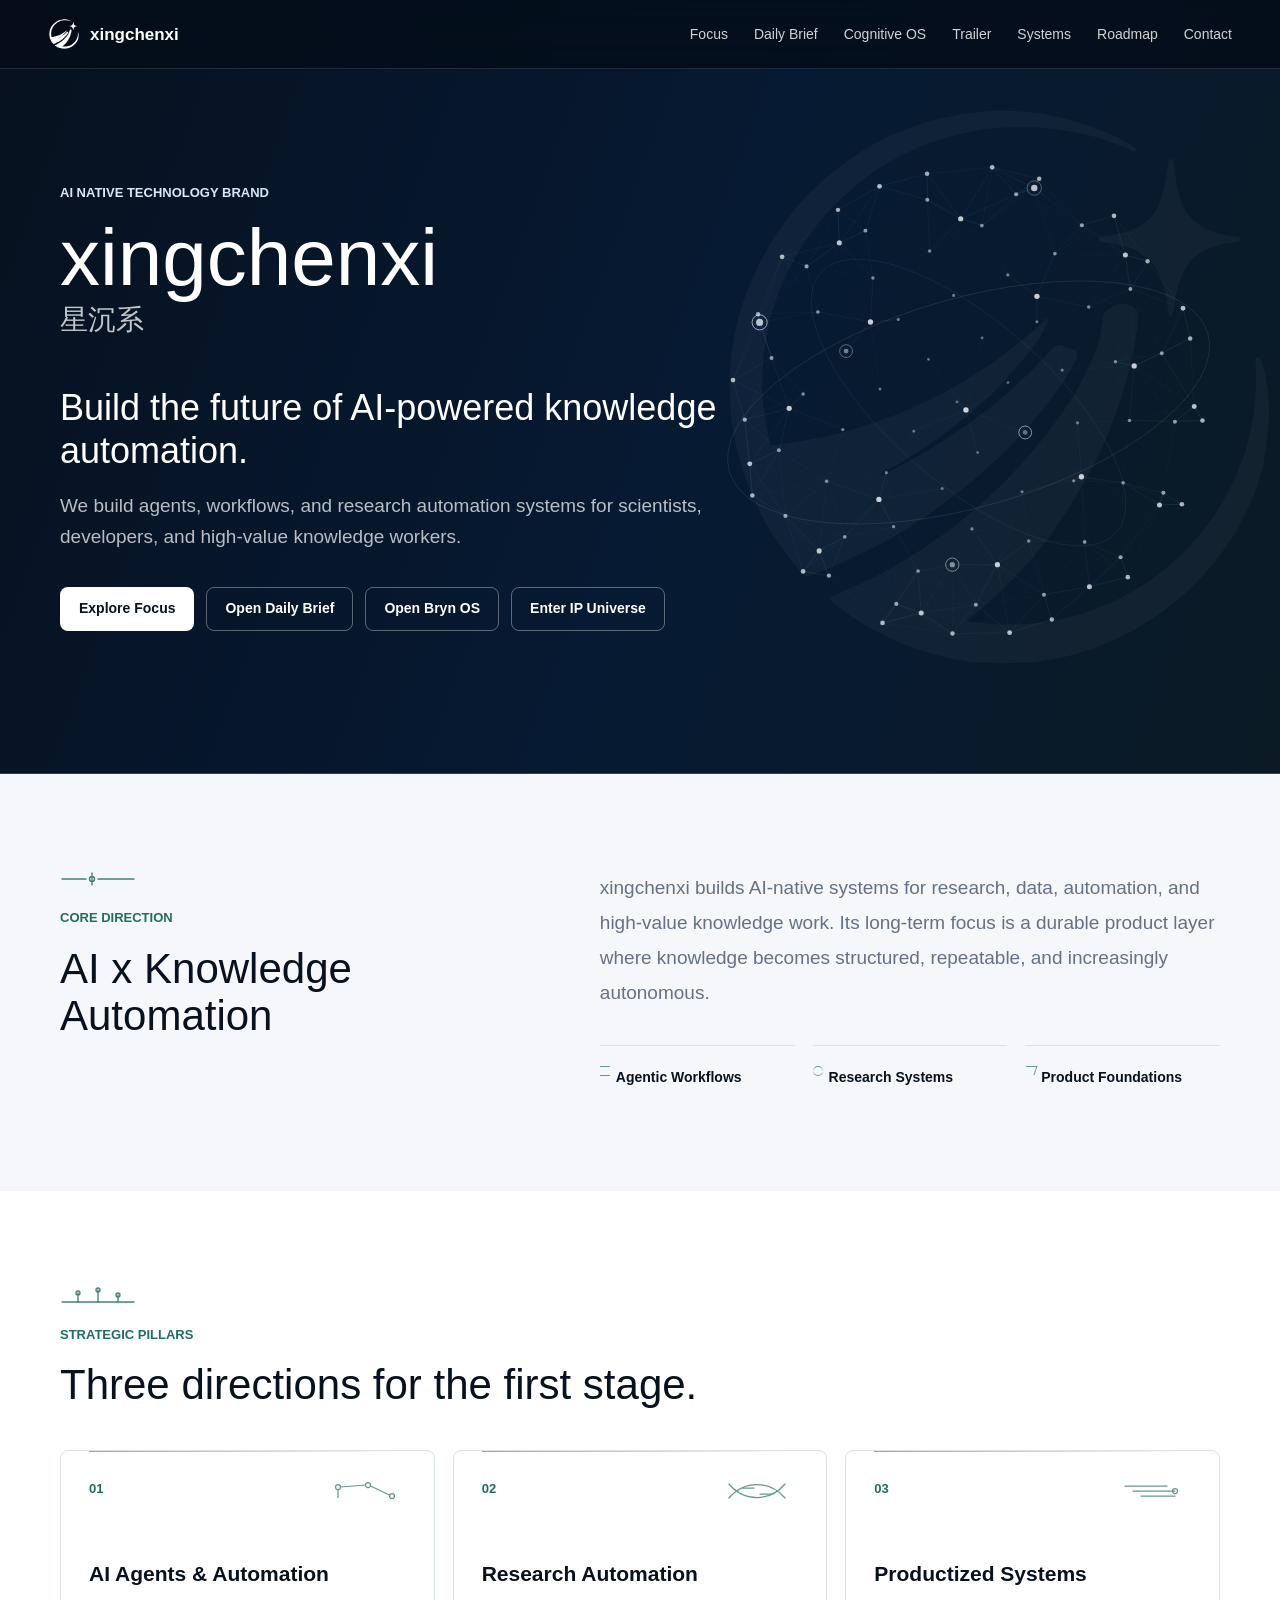
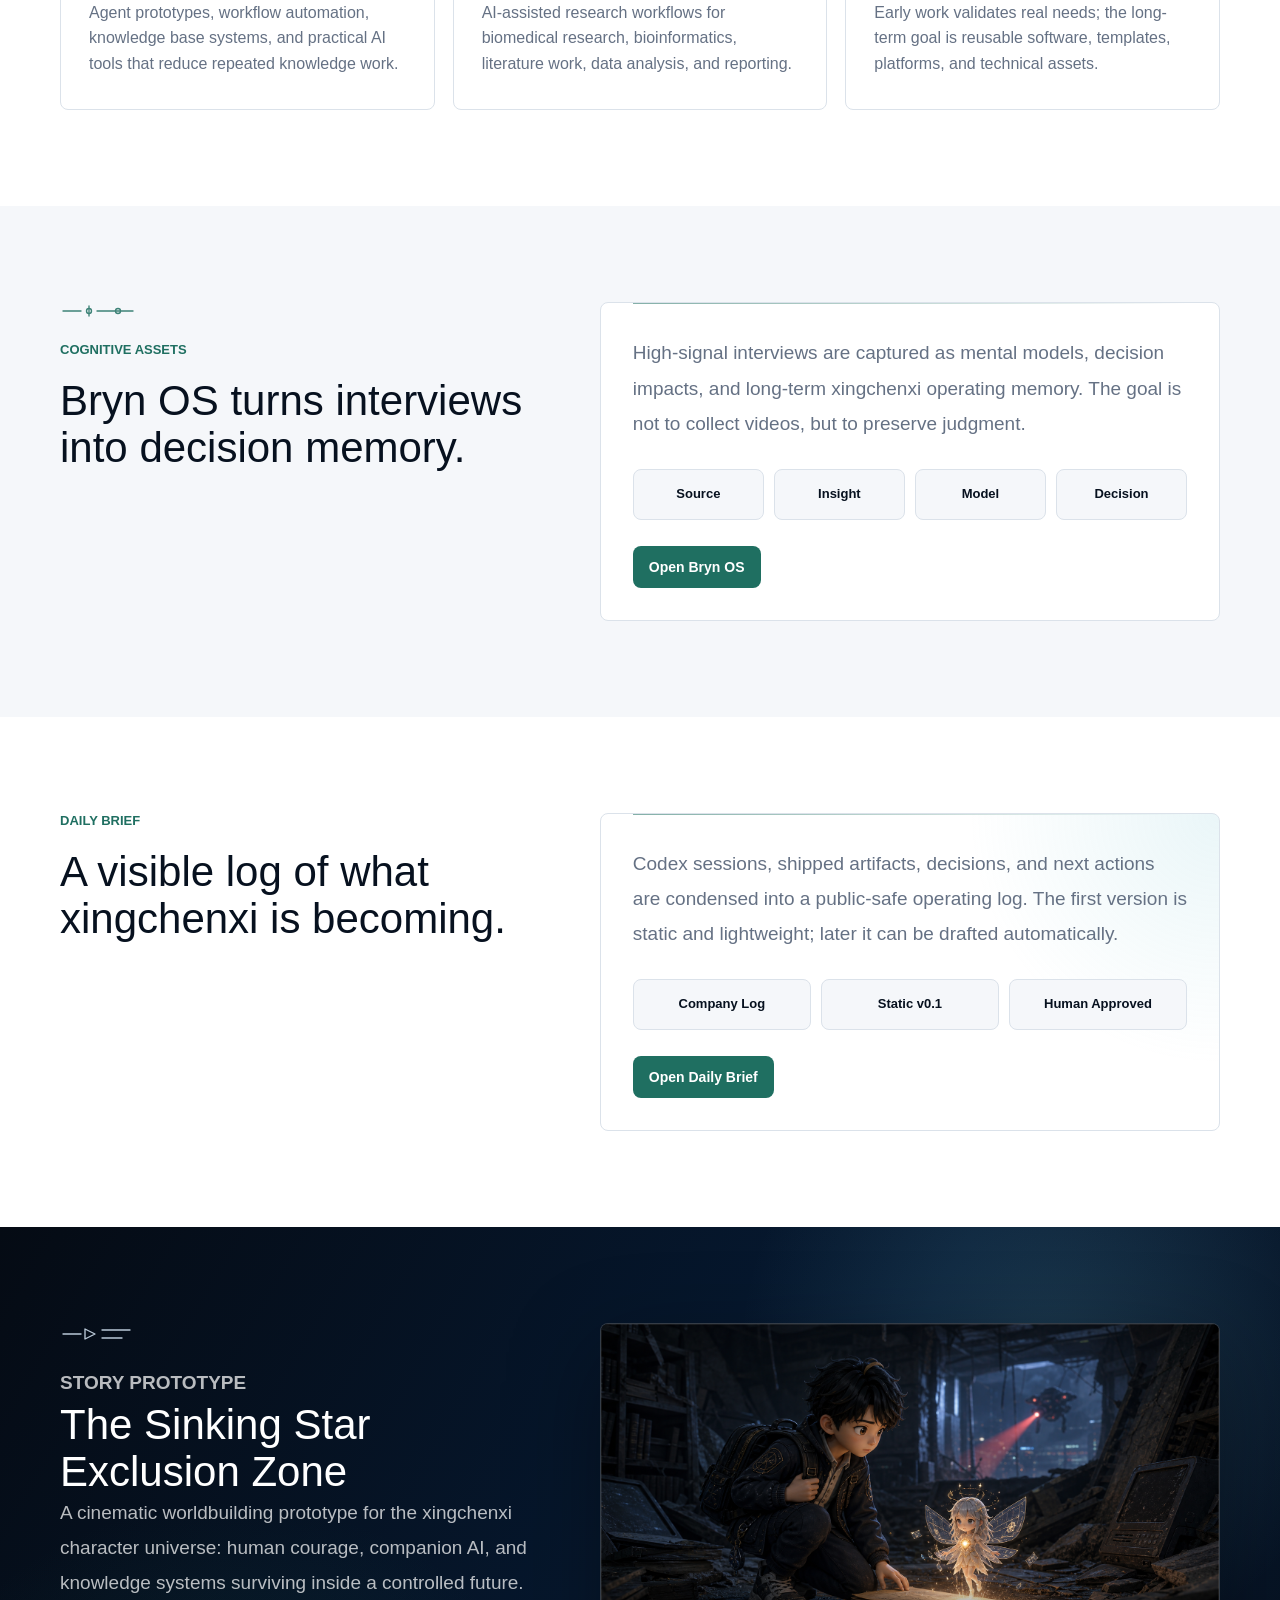
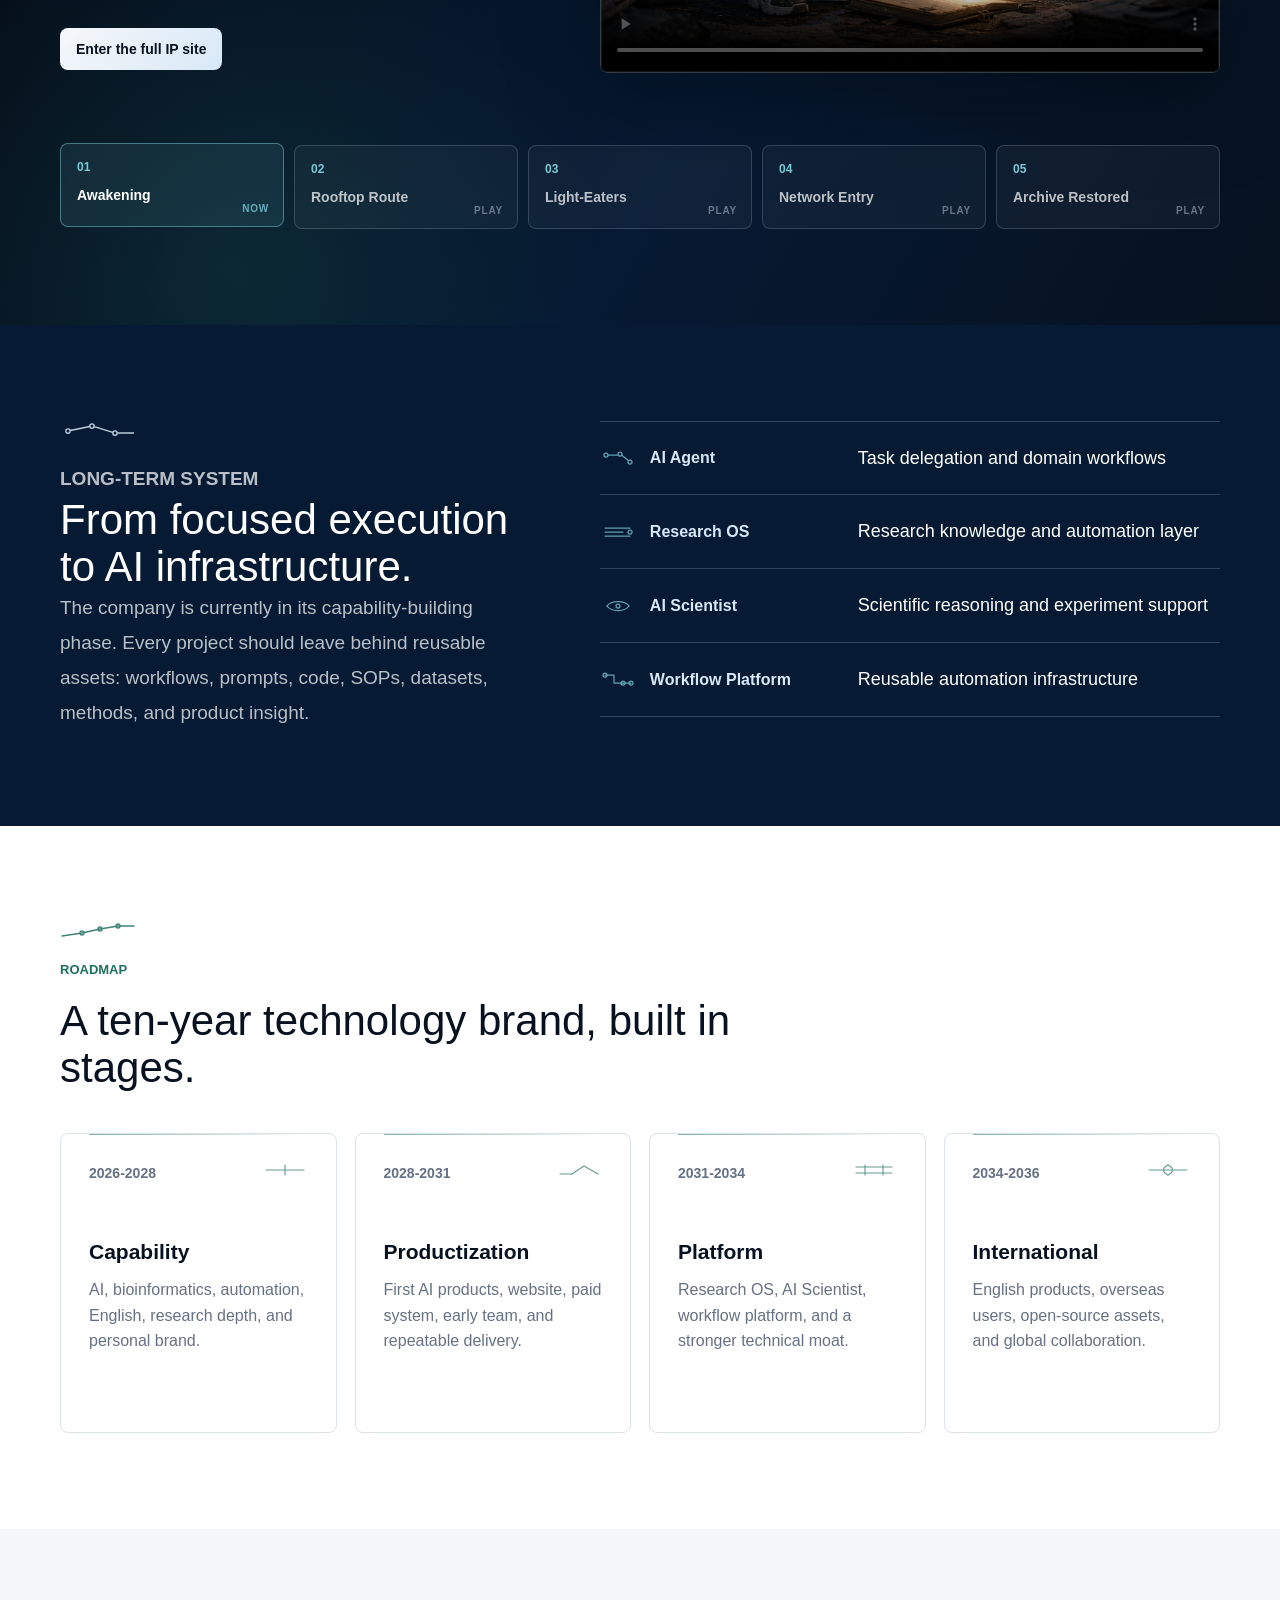
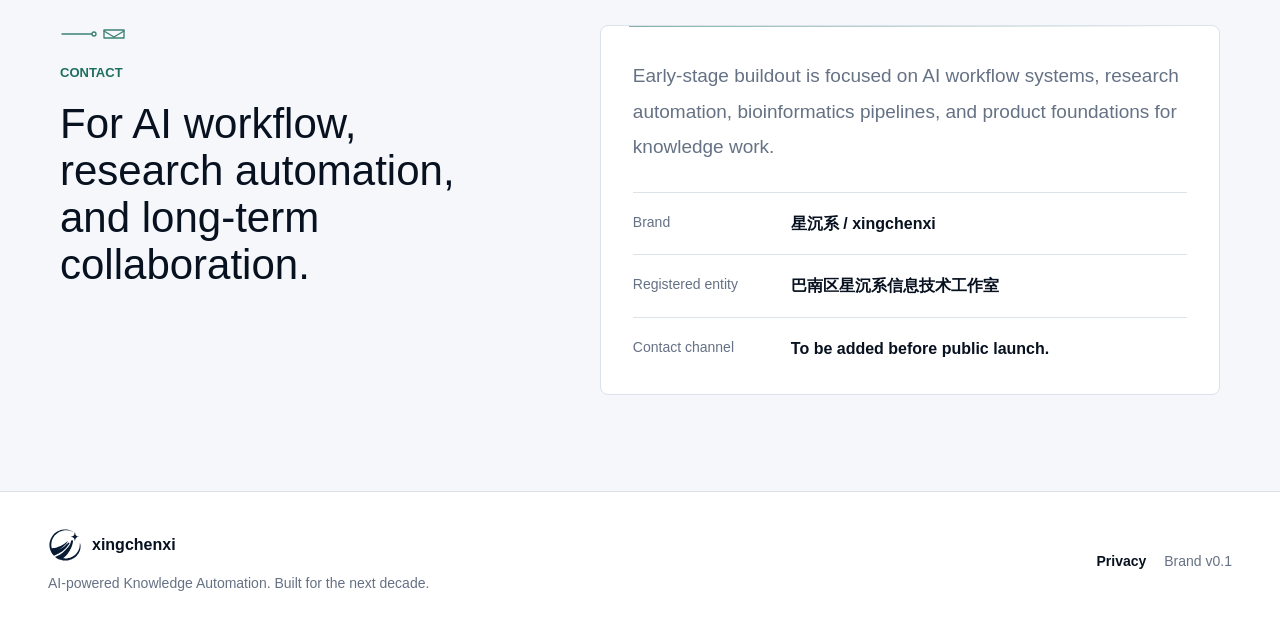
==== index.html @ 32a14354 "Publish Xingchenxi website" ====
<!doctype html>
<html lang="en">
  <head>
    <meta charset="utf-8" />
    <meta name="viewport" content="width=device-width, initial-scale=1" />
    <title>xingchenxi | AI-powered Knowledge Automation</title>
    <meta
      name="description"
      content="xingchenxi builds the future of AI-powered knowledge automation through agents, workflows, and research automation systems."
    />
    <meta name="author" content="xingchenxi" />
    <meta name="robots" content="index, follow" />
    <meta name="theme-color" content="#061a33" />
    <meta name="color-scheme" content="light dark" />
    <link rel="canonical" href="https://xingchenxi.ai/" />
    <meta property="og:type" content="website" />
    <meta property="og:url" content="https://xingchenxi.ai/" />
    <meta property="og:site_name" content="xingchenxi" />
    <meta property="og:title" content="xingchenxi | AI-powered Knowledge Automation" />
    <meta
      property="og:description"
      content="Build the future of AI-powered knowledge automation through agents, workflows, and research automation systems."
    />
    <meta property="og:image" content="https://xingchenxi.ai/assets/og-image.png" />
    <meta property="og:locale" content="en_US" />
    <meta name="twitter:card" content="summary_large_image" />
    <meta name="twitter:title" content="xingchenxi | AI-powered Knowledge Automation" />
    <meta
      name="twitter:description"
      content="Build the future of AI-powered knowledge automation through agents, workflows, and research automation systems."
    />
    <meta name="twitter:image" content="https://xingchenxi.ai/assets/og-image.png" />
    <link rel="icon" href="assets/favicon.ico" />
    <link rel="apple-touch-icon" href="assets/apple-touch-icon.png" />
    <link rel="manifest" href="site.webmanifest" />
    <link rel="stylesheet" href="styles.css" />
    <script src="scripts.js" defer></script>
  </head>
  <body>
    <header class="site-header" aria-label="Site header">
      <a class="brand-link" href="#top" aria-label="xingchenxi home">
        <img src="assets/xingchenxi-logo-symbol-white.svg" alt="" aria-hidden="true" />
        <span>xingchenxi</span>
      </a>
      <nav class="site-nav" aria-label="Main navigation">
        <a href="#focus">Focus</a>
        <a href="daily/">Daily Brief</a>
        <a href="cognitive-os/">Cognitive OS</a>
        <a href="#trailer">Trailer</a>
        <a href="#systems">Systems</a>
        <a href="#roadmap">Roadmap</a>
        <a href="#contact">Contact</a>
      </nav>
    </header>

    <main id="top">
      <section class="hero" aria-labelledby="hero-title">
        <canvas class="galaxy-canvas" id="galaxy-canvas" aria-hidden="true"></canvas>
        <div class="hero-inner">
          <p class="eyebrow">AI Native Technology Brand</p>
          <h1 id="hero-title">xingchenxi</h1>
          <p class="hero-chinese">星沉系</p>
          <p class="hero-copy">
            Build the future of AI-powered knowledge automation.
          </p>
          <p class="hero-subcopy">
            We build agents, workflows, and research automation systems for
            scientists, developers, and high-value knowledge workers.
          </p>
          <div class="hero-actions" aria-label="Primary actions">
            <a class="button button-light" href="#focus">Explore Focus</a>
            <a class="button button-ghost" href="daily/">Open Daily Brief</a>
            <a class="button button-ghost" href="cognitive-os/">Open Bryn OS</a>
            <a class="button button-ghost" href="ip/">Enter IP Universe</a>
          </div>
        </div>
      </section>

      <section class="section section-light intro" id="focus" aria-labelledby="focus-title">
        <div class="section-inner two-column">
          <div>
            <svg class="vector-mark" viewBox="0 0 76 18" aria-hidden="true">
              <path d="M2 9h24" />
              <circle cx="32" cy="9" r="2.5" />
              <path d="M38 9h36" />
              <path d="M32 3v12" />
            </svg>
            <p class="section-kicker">Core Direction</p>
            <h2 id="focus-title">AI x Knowledge Automation</h2>
          </div>
          <div class="lead-block">
            <p>
              xingchenxi builds AI-native systems for research, data,
              automation, and high-value knowledge work. Its long-term focus is
              a durable product layer where knowledge becomes structured,
              repeatable, and increasingly autonomous.
            </p>
            <div class="signal-grid" aria-label="Core focus signals">
              <span class="signal-agent">Agentic Workflows</span>
              <span class="signal-research">Research Systems</span>
              <span class="signal-product">Product Foundations</span>
            </div>
          </div>
        </div>
      </section>

      <section class="section section-white" aria-labelledby="pillars-title">
        <div class="section-inner">
          <div class="section-heading">
            <svg class="vector-mark" viewBox="0 0 76 18" aria-hidden="true">
              <path d="M2 15h72" />
              <path d="M18 15V6" />
              <path d="M38 15V3" />
              <path d="M58 15V8" />
              <circle cx="18" cy="6" r="2" />
              <circle cx="38" cy="3" r="2" />
              <circle cx="58" cy="8" r="2" />
            </svg>
            <p class="section-kicker">Strategic Pillars</p>
            <h2 id="pillars-title">Three directions for the first stage.</h2>
          </div>
          <div class="pillar-grid">
            <article class="pillar-card">
              <div class="pillar-meta">
                <span class="pillar-index">01</span>
                <svg class="card-vector" viewBox="0 0 82 24" aria-hidden="true">
                  <circle cx="14" cy="8" r="2.5" />
                  <circle cx="44" cy="6" r="2.5" />
                  <circle cx="68" cy="17" r="2.5" />
                  <path d="M16.5 8 41.5 6" />
                  <path d="M46.5 7 65.5 16" />
                  <path d="M14 10.5v8" />
                </svg>
              </div>
              <h3>AI Agents & Automation</h3>
              <p>
                Agent prototypes, workflow automation, knowledge base systems,
                and practical AI tools that reduce repeated knowledge work.
              </p>
            </article>
            <article class="pillar-card">
              <div class="pillar-meta">
                <span class="pillar-index">02</span>
                <svg class="card-vector" viewBox="0 0 82 24" aria-hidden="true">
                  <path d="M13 5c15 18 41 18 56 0" />
                  <path d="M13 19c15-18 41-18 56 0" />
                  <path d="M26 9h12" />
                  <path d="M44 15h12" />
                </svg>
              </div>
              <h3>Research Automation</h3>
              <p>
                AI-assisted research workflows for biomedical research,
                bioinformatics, literature work, data analysis, and reporting.
              </p>
            </article>
            <article class="pillar-card">
              <div class="pillar-meta">
                <span class="pillar-index">03</span>
                <svg class="card-vector" viewBox="0 0 82 24" aria-hidden="true">
                  <path d="M16 7h42" />
                  <path d="M24 12h42" />
                  <path d="M32 17h34" />
                  <circle cx="66" cy="12" r="2.5" />
                </svg>
              </div>
              <h3>Productized Systems</h3>
              <p>
                Early work validates real needs; the long-term goal is
                reusable software, templates, platforms, and technical assets.
              </p>
            </article>
          </div>
        </div>
      </section>

      <section
        class="section section-light cognitive-preview"
        id="cognitive-os"
        aria-labelledby="cognitive-title"
      >
        <div class="section-inner cognitive-layout">
          <div>
            <svg class="vector-mark" viewBox="0 0 76 18" aria-hidden="true">
              <path d="M3 9h18" />
              <path d="M29 4v10" />
              <path d="M37 9h36" />
              <circle cx="29" cy="9" r="2.5" />
              <circle cx="58" cy="9" r="2.5" />
            </svg>
            <p class="section-kicker">Cognitive Assets</p>
            <h2 id="cognitive-title">Bryn OS turns interviews into decision memory.</h2>
          </div>
          <div class="cognitive-panel">
            <p>
              High-signal interviews are captured as mental models, decision
              impacts, and long-term xingchenxi operating memory. The goal is
              not to collect videos, but to preserve judgment.
            </p>
            <div class="cognitive-flow" aria-label="Cognitive OS capture flow">
              <span>Source</span>
              <span>Insight</span>
              <span>Model</span>
              <span>Decision</span>
            </div>
            <a class="cognitive-entry-link" href="cognitive-os/">Open Bryn OS</a>
          </div>
        </div>
      </section>

      <section class="section section-white daily-preview" aria-labelledby="daily-preview-title">
        <div class="section-inner daily-preview-layout">
          <div>
            <p class="section-kicker">Daily Brief</p>
            <h2 id="daily-preview-title">A visible log of what xingchenxi is becoming.</h2>
          </div>
          <div class="daily-preview-panel">
            <p>
              Codex sessions, shipped artifacts, decisions, and next actions
              are condensed into a public-safe operating log. The first version
              is static and lightweight; later it can be drafted automatically.
            </p>
            <div class="daily-preview-metrics" aria-label="Daily Brief preview metrics">
              <span>Company Log</span>
              <span>Static v0.1</span>
              <span>Human Approved</span>
            </div>
            <a class="daily-entry-link" href="daily/">Open Daily Brief</a>
          </div>
        </div>
      </section>

      <section class="section section-trailer" id="trailer" aria-labelledby="trailer-title">
        <div class="section-inner trailer-layout">
          <div class="trailer-copy">
            <svg class="vector-mark vector-mark-ink" viewBox="0 0 76 18" aria-hidden="true">
              <path d="M3 9h18" />
              <path d="m25 4 10 5-10 5z" />
              <path d="M42 5h28" />
              <path d="M42 13h20" />
            </svg>
            <p class="section-kicker">Story Prototype</p>
            <h2 id="trailer-title">The Sinking Star Exclusion Zone</h2>
            <p>
              A cinematic worldbuilding prototype for the xingchenxi character
              universe: human courage, companion AI, and knowledge systems
              surviving inside a controlled future.
            </p>
            <a class="trailer-entry-link" href="ip/">Enter the full IP site</a>
          </div>
          <div class="trailer-frame" aria-label="The Sinking Star Exclusion Zone trailer">
            <video
              id="trailer-video"
              controls
              preload="metadata"
              playsinline
              poster="assets/posters/xingchenxi-dark-survival-trailer-poster-v0.1.png"
            >
              <source
                src="assets/video/xingchenxi-dark-survival-trailer-v0.1.mp4"
                type="video/mp4"
              />
              Your browser does not support embedded video.
            </video>
          </div>
          <div class="trailer-chapters" aria-label="Trailer sequence">
            <button
              class="trailer-chapter is-active"
              type="button"
              aria-pressed="true"
              data-video-src="assets/video/dark-survival-sequence/01-library-awakening.mp4"
              data-video-poster="assets/posters/xingchenxi-dark-survival-trailer-poster-v0.1.png"
            >
              <span>01</span>
              <strong>Awakening</strong>
            </button>
            <button
              class="trailer-chapter"
              type="button"
              aria-pressed="false"
              data-video-src="assets/video/dark-survival-sequence/02-rooftop-route.mp4"
              data-video-poster="assets/posters/xingchenxi-dark-survival-trailer-poster-v0.1.png"
            >
              <span>02</span>
              <strong>Rooftop Route</strong>
            </button>
            <button
              class="trailer-chapter"
              type="button"
              aria-pressed="false"
              data-video-src="assets/video/dark-survival-sequence/03-rainy-metro.mp4"
              data-video-poster="assets/posters/xingchenxi-dark-survival-trailer-poster-v0.1.png"
            >
              <span>03</span>
              <strong>Light-Eaters</strong>
            </button>
            <button
              class="trailer-chapter"
              type="button"
              aria-pressed="false"
              data-video-src="assets/video/dark-survival-sequence/04-observatory-network.mp4"
              data-video-poster="assets/posters/xingchenxi-dark-survival-trailer-poster-v0.1.png"
            >
              <span>04</span>
              <strong>Network Entry</strong>
            </button>
            <button
              class="trailer-chapter"
              type="button"
              aria-pressed="false"
              data-video-src="assets/video/dark-survival-sequence/05-archive-restored.mp4"
              data-video-poster="assets/posters/xingchenxi-dark-survival-trailer-poster-v0.1.png"
            >
              <span>05</span>
              <strong>Archive Restored</strong>
            </button>
          </div>
        </div>
      </section>

      <section class="section section-ink" id="systems" aria-labelledby="systems-title">
        <div class="section-inner systems-layout">
          <div class="systems-copy">
            <svg class="vector-mark vector-mark-ink" viewBox="0 0 76 18" aria-hidden="true">
              <circle cx="8" cy="10" r="2.2" />
              <circle cx="32" cy="5" r="2.2" />
              <circle cx="55" cy="12" r="2.2" />
              <path d="M10.2 9.5 29.8 5.5" />
              <path d="M34.2 5.6 52.8 11.4" />
              <path d="M57.5 12h16" />
            </svg>
            <p class="section-kicker">Long-Term System</p>
            <h2 id="systems-title">From focused execution to AI infrastructure.</h2>
            <p>
              The company is currently in its capability-building phase. Every
              project should leave behind reusable assets: workflows, prompts,
              code, SOPs, datasets, methods, and product insight.
            </p>
          </div>
          <div class="system-list" aria-label="Future system directions">
            <div class="system-row">
              <span>
                <svg class="row-vector" viewBox="0 0 36 18" aria-hidden="true">
                  <circle cx="6" cy="6" r="2" />
                  <circle cx="20" cy="5" r="2" />
                  <circle cx="30" cy="13" r="2" />
                  <path d="M8 6h10" />
                  <path d="M22 6.5 28.5 11.5" />
                </svg>
                AI Agent
              </span>
              <strong>Task delegation and domain workflows</strong>
            </div>
            <div class="system-row">
              <span>
                <svg class="row-vector" viewBox="0 0 36 18" aria-hidden="true">
                  <path d="M5 5h25" />
                  <path d="M5 9h18" />
                  <path d="M5 13h25" />
                  <circle cx="30" cy="9" r="2" />
                </svg>
                Research OS
              </span>
              <strong>Research knowledge and automation layer</strong>
            </div>
            <div class="system-row">
              <span>
                <svg class="row-vector" viewBox="0 0 36 18" aria-hidden="true">
                  <circle cx="18" cy="9" r="2" />
                  <path d="M7 9c4-6 18-6 22 0" />
                  <path d="M7 9c4 6 18 6 22 0" />
                </svg>
                AI Scientist
              </span>
              <strong>Scientific reasoning and experiment support</strong>
            </div>
            <div class="system-row">
              <span>
                <svg class="row-vector" viewBox="0 0 36 18" aria-hidden="true">
                  <path d="M5 5h9v8h9" />
                  <path d="M23 13h8" />
                  <circle cx="5" cy="5" r="2" />
                  <circle cx="23" cy="13" r="2" />
                  <circle cx="31" cy="13" r="2" />
                </svg>
                Workflow Platform
              </span>
              <strong>Reusable automation infrastructure</strong>
            </div>
          </div>
        </div>
      </section>

      <section class="section section-white" id="roadmap" aria-labelledby="roadmap-title">
        <div class="section-inner roadmap">
          <div class="section-heading">
            <svg class="vector-mark" viewBox="0 0 76 18" aria-hidden="true">
              <path d="M2 14 22 11 40 7 58 4 74 4" />
              <circle cx="22" cy="11" r="2" />
              <circle cx="40" cy="7" r="2" />
              <circle cx="58" cy="4" r="2" />
            </svg>
            <p class="section-kicker">Roadmap</p>
            <h2 id="roadmap-title">A ten-year technology brand, built in stages.</h2>
          </div>
          <div class="roadmap-grid">
            <article>
              <div class="roadmap-top">
                <p class="roadmap-year">2026-2028</p>
                <svg class="phase-vector" viewBox="0 0 46 16" aria-hidden="true">
                  <path d="M4 8h38" />
                  <path d="M23 3v10" />
                </svg>
              </div>
              <h3>Capability</h3>
              <p>AI, bioinformatics, automation, English, research depth, and personal brand.</p>
            </article>
            <article>
              <div class="roadmap-top">
                <p class="roadmap-year">2028-2031</p>
                <svg class="phase-vector" viewBox="0 0 46 16" aria-hidden="true">
                  <path d="M4 12h12" />
                  <path d="M16 12 28 4l14 8" />
                </svg>
              </div>
              <h3>Productization</h3>
              <p>First AI products, website, paid system, early team, and repeatable delivery.</p>
            </article>
            <article>
              <div class="roadmap-top">
                <p class="roadmap-year">2031-2034</p>
                <svg class="phase-vector" viewBox="0 0 46 16" aria-hidden="true">
                  <path d="M5 5h36" />
                  <path d="M5 11h36" />
                  <path d="M14 3v10" />
                  <path d="M32 3v10" />
                </svg>
              </div>
              <h3>Platform</h3>
              <p>Research OS, AI Scientist, workflow platform, and a stronger technical moat.</p>
            </article>
            <article>
              <div class="roadmap-top">
                <p class="roadmap-year">2034-2036</p>
                <svg class="phase-vector" viewBox="0 0 46 16" aria-hidden="true">
                  <path d="M4 8h38" />
                  <path d="M23 3c6 3 6 7 0 10" />
                  <path d="M23 3c-6 3-6 7 0 10" />
                </svg>
              </div>
              <h3>International</h3>
              <p>English products, overseas users, open-source assets, and global collaboration.</p>
            </article>
          </div>
        </div>
      </section>

      <section class="section section-light contact-section" id="contact" aria-labelledby="contact-title">
        <div class="section-inner contact-layout">
          <div>
            <svg class="vector-mark" viewBox="0 0 76 18" aria-hidden="true">
              <path d="M2 9h30" />
              <path d="M44 5h20v8H44z" />
              <path d="m44 6 10 6 10-6" />
              <circle cx="34" cy="9" r="2" />
            </svg>
            <p class="section-kicker">Contact</p>
            <h2 id="contact-title">For AI workflow, research automation, and long-term collaboration.</h2>
          </div>
          <div class="contact-panel">
            <p>
              Early-stage buildout is focused on AI workflow systems, research
              automation, bioinformatics pipelines, and product foundations for
              knowledge work.
            </p>
            <dl>
              <div>
                <dt>Brand</dt>
                <dd>星沉系 / xingchenxi</dd>
              </div>
              <div>
                <dt>Registered entity</dt>
                <dd>巴南区星沉系信息技术工作室</dd>
              </div>
              <div>
                <dt>Contact channel</dt>
                <dd>To be added before public launch.</dd>
              </div>
            </dl>
          </div>
        </div>
      </section>
    </main>

    <footer class="site-footer">
      <div>
        <div class="footer-brand">
          <img src="assets/xingchenxi-logo-symbol-navy.svg" alt="" aria-hidden="true" />
          <span>xingchenxi</span>
        </div>
        <p>AI-powered Knowledge Automation. Built for the next decade.</p>
      </div>
      <div class="footer-meta" aria-label="Footer links">
        <a href="privacy.html">Privacy</a>
        <span>Brand v0.1</span>
      </div>
    </footer>
  </body>
</html>
---- styles.css ----
:root {
  --navy: #061a33;
  --ink: #07111f;
  --paper: #ffffff;
  --mist: #f5f7fa;
  --line: #dbe2ea;
  --muted: #657184;
  --blue-soft: #d8e8f7;
  --cyan: #7bc7d4;
  --green: #1f6f61;
  --max: 1160px;
}

* {
  box-sizing: border-box;
}

html {
  scroll-behavior: smooth;
}

body {
  margin: 0;
  color: var(--ink);
  background: var(--paper);
  font-family: Avenir Next, Helvetica Neue, Arial, Hiragino Sans GB, PingFang SC, sans-serif;
  font-size: 16px;
  line-height: 1.6;
}

a {
  color: inherit;
  text-decoration: none;
}

img {
  display: block;
  max-width: 100%;
}

.site-header {
  position: fixed;
  top: 0;
  left: 0;
  right: 0;
  z-index: 10;
  display: flex;
  align-items: center;
  justify-content: space-between;
  gap: 28px;
  padding: 18px 48px;
  color: var(--paper);
  background: rgba(4, 13, 25, 0.82);
  border-bottom: 1px solid rgba(255, 255, 255, 0.12);
  backdrop-filter: blur(18px);
}

.brand-link,
.footer-brand {
  display: inline-flex;
  align-items: center;
  gap: 10px;
  font-weight: 700;
  line-height: 1;
}

.brand-link img,
.footer-brand img {
  width: 32px;
  height: 32px;
  object-fit: contain;
}

.brand-link span {
  color: var(--paper);
  font-size: 17px;
}

.site-nav {
  display: flex;
  align-items: center;
  gap: 26px;
  font-size: 14px;
  color: rgba(255, 255, 255, 0.82);
}

.site-nav a {
  padding: 4px 0;
}

.site-nav a:hover {
  color: var(--paper);
}

.hero {
  position: relative;
  isolation: isolate;
  display: flex;
  align-items: center;
  min-height: 86vh;
  overflow: hidden;
  color: var(--paper);
  background:
    linear-gradient(110deg, #07111f 0%, #061a33 54%, #0b1a25 100%);
  padding: 128px 48px 86px;
}

.hero::before {
  content: "";
  position: absolute;
  inset: 0;
  background-image: url("assets/xingchenxi-logo-symbol-white.svg");
  background-repeat: no-repeat;
  background-position: right -2% center;
  background-size: min(46vw, 600px);
  opacity: 0.035;
  z-index: 0;
}

.hero::after {
  content: "";
  position: absolute;
  left: 0;
  right: 0;
  bottom: 0;
  height: 1px;
  background: rgba(255, 255, 255, 0.18);
  z-index: 3;
}

.galaxy-canvas {
  position: absolute;
  top: 0;
  right: 0;
  bottom: 0;
  z-index: 1;
  width: 58%;
  min-width: 580px;
  height: 100%;
  pointer-events: none;
}

.hero-inner {
  position: relative;
  z-index: 2;
  width: min(100%, var(--max));
  margin: 0 auto;
}

.eyebrow,
.section-kicker {
  margin: 0 0 18px;
  color: var(--green);
  font-size: 13px;
  font-weight: 700;
  line-height: 1.3;
  text-transform: uppercase;
}

.hero .eyebrow {
  color: var(--blue-soft);
}

h1,
h2,
h3,
p {
  margin-top: 0;
}

h1 {
  max-width: 760px;
  margin-bottom: 2px;
  font-size: 80px;
  line-height: 0.95;
  font-weight: 500;
}

.hero-chinese {
  margin-bottom: 44px;
  color: rgba(255, 255, 255, 0.76);
  font-size: 28px;
  font-weight: 500;
}

.hero-copy {
  max-width: 780px;
  margin-bottom: 18px;
  font-size: 36px;
  line-height: 1.18;
  font-weight: 500;
}

.hero-subcopy {
  max-width: 650px;
  margin-bottom: 34px;
  color: rgba(255, 255, 255, 0.72);
  font-size: 19px;
  line-height: 1.65;
}

.hero-actions {
  display: flex;
  flex-wrap: wrap;
  gap: 12px;
}

.button {
  display: inline-flex;
  align-items: center;
  justify-content: center;
  min-height: 44px;
  padding: 0 18px;
  border: 1px solid transparent;
  border-radius: 8px;
  font-size: 14px;
  font-weight: 700;
}

.button-light {
  color: var(--ink);
  background: var(--paper);
}

.button-ghost {
  color: var(--paper);
  border-color: rgba(255, 255, 255, 0.34);
}

.section {
  padding: 96px 48px;
}

.section-inner {
  width: min(100%, var(--max));
  margin: 0 auto;
}

.section-light {
  background: var(--mist);
}

.section-white {
  background: var(--paper);
}

.section-ink {
  color: var(--paper);
  background: var(--navy);
}

.section-trailer {
  color: var(--paper);
  background:
    radial-gradient(circle at 82% 18%, rgba(123, 199, 212, 0.18), transparent 26%),
    radial-gradient(circle at 18% 92%, rgba(31, 111, 97, 0.22), transparent 30%),
    linear-gradient(120deg, #050b14 0%, #061a33 58%, #07111f 100%);
}

.vector-mark,
.card-vector,
.row-vector,
.phase-vector {
  display: block;
  fill: none;
  stroke: currentColor;
  stroke-linecap: round;
  stroke-linejoin: round;
  vector-effect: non-scaling-stroke;
}

.vector-mark {
  width: 76px;
  height: 18px;
  margin-bottom: 22px;
  color: var(--green);
  opacity: 0.86;
}

.vector-mark path,
.vector-mark circle,
.card-vector path,
.card-vector circle,
.row-vector path,
.row-vector circle,
.phase-vector path,
.phase-vector circle {
  vector-effect: non-scaling-stroke;
}

.vector-mark path,
.vector-mark circle {
  stroke-width: 1.35;
}

.vector-mark-ink {
  color: var(--blue-soft);
}

.card-vector {
  flex: 0 0 auto;
  width: 82px;
  height: 24px;
  color: var(--green);
  opacity: 0.7;
}

.card-vector path,
.card-vector circle {
  stroke-width: 1.25;
}

.row-vector {
  flex: 0 0 36px;
  width: 36px;
  height: 18px;
  color: var(--cyan);
  opacity: 0.78;
}

.row-vector path,
.row-vector circle {
  stroke-width: 1.25;
}

.phase-vector {
  flex: 0 0 46px;
  width: 46px;
  height: 16px;
  color: var(--green);
  opacity: 0.68;
}

.phase-vector path,
.phase-vector circle {
  stroke-width: 1.2;
}

.two-column,
.systems-layout,
.cognitive-layout,
.daily-preview-layout,
.trailer-layout,
.contact-layout {
  display: grid;
  grid-template-columns: minmax(0, 0.86fr) minmax(0, 1.14fr);
  gap: 72px;
  align-items: start;
}

h2 {
  max-width: 740px;
  margin-bottom: 0;
  font-size: 42px;
  line-height: 1.12;
  font-weight: 500;
}

.lead-block p,
.systems-copy p,
.cognitive-panel p,
.daily-preview-panel p,
.trailer-copy p,
.contact-panel p {
  margin-bottom: 0;
  color: var(--muted);
  font-size: 19px;
  line-height: 1.85;
}

.signal-grid {
  display: grid;
  grid-template-columns: repeat(3, minmax(0, 1fr));
  gap: 18px;
  margin-top: 34px;
}

.signal-grid span {
  position: relative;
  display: flex;
  align-items: center;
  min-height: 50px;
  padding: 14px 0 0 16px;
  color: var(--ink);
  border-top: 1px solid var(--line);
  font-size: 14px;
  font-weight: 700;
  line-height: 1.35;
}

.signal-grid span::before {
  content: "";
  position: absolute;
  top: 20px;
  left: 0;
  width: 10px;
  height: 8px;
  opacity: 0.68;
}

.signal-agent::before {
  border-top: 1px solid var(--green);
  border-bottom: 1px solid var(--green);
}

.signal-research::before {
  border: 1px solid var(--green);
  border-left: 0;
  border-right: 0;
  border-radius: 50%;
}

.signal-product::before {
  border-top: 1px solid var(--green);
  border-right: 1px solid var(--green);
  transform: skewX(-18deg);
}

.section-ink .systems-copy p {
  color: rgba(255, 255, 255, 0.72);
}

.cognitive-panel {
  position: relative;
  padding: 32px;
  border: 1px solid var(--line);
  border-radius: 8px;
  background: var(--paper);
}

.daily-preview-panel {
  position: relative;
  padding: 32px;
  border: 1px solid var(--line);
  border-radius: 8px;
  background:
    radial-gradient(circle at right top, rgba(123, 199, 212, 0.16), transparent 36%),
    var(--paper);
}

.daily-preview-panel::before {
  content: "";
  position: absolute;
  top: 0;
  left: 32px;
  right: 32px;
  height: 1px;
  background: linear-gradient(90deg, rgba(31, 111, 97, 0.55), rgba(123, 199, 212, 0));
}

.daily-preview-metrics {
  display: grid;
  grid-template-columns: repeat(3, minmax(0, 1fr));
  gap: 10px;
  margin-top: 28px;
}

.daily-preview-metrics span {
  min-height: 48px;
  padding: 14px 10px;
  color: var(--ink);
  border: 1px solid var(--line);
  border-radius: 8px;
  background: var(--mist);
  font-size: 13px;
  font-weight: 800;
  text-align: center;
}

.cognitive-panel::before {
  content: "";
  position: absolute;
  top: 0;
  left: 32px;
  right: 32px;
  height: 1px;
  background: linear-gradient(90deg, rgba(31, 111, 97, 0.55), rgba(123, 199, 212, 0));
}

.cognitive-flow {
  display: grid;
  grid-template-columns: repeat(4, minmax(0, 1fr));
  gap: 10px;
  margin-top: 28px;
}

.cognitive-flow span {
  min-height: 48px;
  padding: 14px 10px;
  color: var(--ink);
  border: 1px solid var(--line);
  border-radius: 8px;
  background: var(--mist);
  font-size: 13px;
  font-weight: 800;
  text-align: center;
}

.daily-entry-link,
.cognitive-entry-link {
  display: inline-flex;
  align-items: center;
  min-height: 42px;
  margin-top: 26px;
  padding: 0 16px;
  color: var(--paper);
  border-radius: 8px;
  background: var(--green);
  font-size: 14px;
  font-weight: 800;
}

.section-trailer .trailer-copy p {
  color: rgba(255, 255, 255, 0.72);
}

.trailer-layout {
  align-items: center;
}

.trailer-frame {
  position: relative;
  overflow: hidden;
  border: 1px solid rgba(216, 232, 247, 0.22);
  border-radius: 8px;
  background: #050b14;
  box-shadow: 0 28px 90px rgba(0, 0, 0, 0.36);
}

.trailer-frame::before {
  content: "";
  position: absolute;
  inset: 0;
  z-index: 1;
  pointer-events: none;
  border: 1px solid rgba(255, 255, 255, 0.08);
}

.trailer-frame video {
  display: block;
  width: 100%;
  aspect-ratio: 16 / 9;
  object-fit: contain;
  background: #050b14;
}

.trailer-entry-link {
  display: inline-flex;
  align-items: center;
  min-height: 42px;
  margin-top: 28px;
  padding: 0 16px;
  color: var(--ink);
  border-radius: 8px;
  background: linear-gradient(135deg, #f5f7fa, #d8e8f7);
  font-size: 14px;
  font-weight: 800;
}

.trailer-chapters {
  display: grid;
  grid-column: 1 / -1;
  grid-template-columns: repeat(5, minmax(0, 1fr));
  gap: 10px;
}

.trailer-chapter {
  position: relative;
  display: grid;
  gap: 8px;
  min-height: 84px;
  padding: 16px;
  color: rgba(255, 255, 255, 0.72);
  text-align: left;
  border: 1px solid rgba(216, 232, 247, 0.18);
  border-radius: 8px;
  background: rgba(255, 255, 255, 0.04);
  cursor: pointer;
  transition:
    transform 180ms ease,
    border-color 180ms ease,
    background 180ms ease;
}

.trailer-chapter::after {
  content: "Play";
  position: absolute;
  right: 14px;
  bottom: 12px;
  color: rgba(216, 232, 247, 0.44);
  font-size: 10px;
  font-weight: 850;
  letter-spacing: 0.08em;
  text-transform: uppercase;
}

.trailer-chapter:hover,
.trailer-chapter:focus-visible,
.trailer-chapter.is-active {
  color: var(--paper);
  border-color: rgba(123, 199, 212, 0.5);
  background: rgba(123, 199, 212, 0.1);
  transform: translateY(-2px);
}

.trailer-chapter.is-active::after {
  content: "Now";
  color: rgba(123, 199, 212, 0.82);
}

.trailer-chapter span {
  color: var(--cyan);
  font-size: 12px;
  font-weight: 800;
}

.trailer-chapter strong {
  font-size: 14px;
  line-height: 1.25;
}

.section-heading {
  margin-bottom: 42px;
}

.pillar-grid,
.roadmap-grid {
  display: grid;
  grid-template-columns: repeat(3, minmax(0, 1fr));
  gap: 18px;
}

.pillar-card,
.roadmap-grid article {
  position: relative;
  min-height: 260px;
  padding: 28px;
  border: 1px solid var(--line);
  border-radius: 8px;
  background: var(--paper);
}

.pillar-card::before,
.roadmap-grid article::before,
.contact-panel::before {
  content: "";
  position: absolute;
  top: 0;
  left: 28px;
  right: 28px;
  height: 1px;
  background: linear-gradient(90deg, rgba(31, 111, 97, 0.55), rgba(123, 199, 212, 0));
}

.pillar-meta {
  display: flex;
  align-items: flex-start;
  justify-content: space-between;
  gap: 18px;
  margin-bottom: 58px;
}

.pillar-index {
  display: inline-flex;
  color: var(--green);
  font-size: 13px;
  font-weight: 800;
}

h3 {
  margin-bottom: 12px;
  font-size: 21px;
  line-height: 1.25;
  font-weight: 600;
}

.pillar-card p,
.roadmap-grid p {
  margin-bottom: 0;
  color: var(--muted);
}

.system-list {
  border-top: 1px solid rgba(255, 255, 255, 0.18);
}

.system-row {
  display: grid;
  grid-template-columns: 230px minmax(0, 1fr);
  gap: 28px;
  padding: 22px 0;
  border-bottom: 1px solid rgba(255, 255, 255, 0.18);
}

.system-row span {
  display: flex;
  align-items: center;
  gap: 14px;
  color: var(--blue-soft);
  font-weight: 700;
}

.system-row strong {
  color: var(--paper);
  font-size: 18px;
  font-weight: 500;
}

.roadmap-grid {
  grid-template-columns: repeat(4, minmax(0, 1fr));
}

.roadmap-grid article {
  min-height: 300px;
}

.roadmap-top {
  display: flex;
  align-items: flex-start;
  justify-content: space-between;
  gap: 16px;
  margin-bottom: 54px;
}

.roadmap-year {
  margin-bottom: 0;
  color: var(--green);
  font-size: 14px;
  font-weight: 800;
}

.contact-panel {
  position: relative;
  padding: 32px;
  border: 1px solid var(--line);
  border-radius: 8px;
  background: var(--paper);
}

.contact-panel dl {
  display: grid;
  gap: 18px;
  margin: 28px 0 0;
}

.contact-panel div {
  display: grid;
  grid-template-columns: 140px minmax(0, 1fr);
  gap: 18px;
  padding-top: 18px;
  border-top: 1px solid var(--line);
}

.contact-panel dt {
  color: var(--muted);
  font-size: 14px;
}

.contact-panel dd {
  margin: 0;
  color: var(--ink);
  font-weight: 600;
}

.site-footer {
  display: flex;
  align-items: center;
  justify-content: space-between;
  gap: 28px;
  padding: 36px 48px;
  border-top: 1px solid var(--line);
  background: var(--paper);
}

.site-footer img {
  width: 34px;
  height: 34px;
}

.site-footer p {
  margin: 0;
  color: var(--muted);
  font-size: 14px;
}

.footer-brand {
  margin-bottom: 10px;
}

.footer-meta {
  display: flex;
  align-items: center;
  gap: 18px;
  color: var(--muted);
  font-size: 14px;
}

.footer-meta a {
  color: var(--ink);
  font-weight: 700;
}

.footer-meta a:hover {
  color: var(--green);
}

.legal-main {
  padding: 150px 48px 96px;
  background: var(--mist);
}

.legal-hero,
.legal-content {
  width: min(100%, 900px);
  margin: 0 auto;
}

.legal-hero {
  padding-bottom: 46px;
}

.legal-hero h1 {
  max-width: 760px;
  margin-bottom: 18px;
  color: var(--ink);
  font-size: 64px;
  line-height: 1;
}

.legal-hero p {
  max-width: 720px;
  margin-bottom: 18px;
  color: var(--muted);
  font-size: 20px;
  line-height: 1.7;
}

.legal-hero span {
  color: var(--green);
  font-size: 14px;
  font-weight: 800;
}

.legal-content {
  display: grid;
  gap: 16px;
}

.legal-content article {
  padding: 28px;
  border: 1px solid var(--line);
  border-radius: 8px;
  background: var(--paper);
}

.legal-content h2 {
  margin-bottom: 12px;
  font-size: 24px;
  line-height: 1.2;
}

.legal-content p {
  margin-bottom: 0;
  color: var(--muted);
}

.not-found {
  display: flex;
  min-height: 100vh;
  flex-direction: column;
  align-items: flex-start;
  justify-content: center;
  padding: 72px 48px;
  color: var(--paper);
  background:
    radial-gradient(circle at 76% 28%, rgba(123, 199, 212, 0.18), transparent 28%),
    linear-gradient(120deg, #07111f 0%, #061a33 58%, #0b1a25 100%);
}

.not-found img {
  width: 64px;
  height: 64px;
  margin-bottom: 30px;
}

.not-found h1 {
  margin-bottom: 16px;
  font-size: 64px;
}

.not-found p:not(.section-kicker) {
  max-width: 520px;
  margin-bottom: 28px;
  color: rgba(255, 255, 255, 0.72);
  font-size: 18px;
}

@media (max-width: 980px) {
  .site-header {
    padding: 16px 24px;
  }

  .site-nav {
    display: none;
  }

  .hero {
    min-height: 82vh;
    padding: 118px 24px 72px;
  }

  .hero::before {
    background-position: right -120px bottom 8%;
    background-size: 520px;
  }

  .galaxy-canvas {
    width: 100%;
    min-width: 0;
    opacity: 0.46;
  }

  h1 {
    font-size: 60px;
  }

  .hero-copy {
    font-size: 30px;
  }

  .section {
    padding: 72px 24px;
  }

  .legal-main {
    padding: 120px 24px 72px;
  }

  .legal-hero h1 {
    font-size: 50px;
  }

  .two-column,
  .systems-layout,
  .cognitive-layout,
  .daily-preview-layout,
  .trailer-layout,
  .contact-layout {
    grid-template-columns: 1fr;
    gap: 30px;
  }

  .pillar-grid,
  .roadmap-grid,
  .trailer-chapters {
    grid-template-columns: repeat(2, minmax(0, 1fr));
  }

  .signal-grid {
    grid-template-columns: 1fr;
    gap: 10px;
  }

  .daily-preview-metrics {
    grid-template-columns: 1fr;
  }
}

@media (max-width: 640px) {
  .brand-link img {
    width: 30px;
    height: 30px;
  }

  .brand-link span {
    font-size: 16px;
  }

  .hero {
    min-height: 80vh;
  }

  .hero::before {
    background-position: right -160px bottom 2%;
    background-size: 420px;
  }

  .galaxy-canvas {
    opacity: 0.32;
  }

  h1 {
    font-size: 44px;
  }

  .hero-chinese {
    margin-bottom: 34px;
    font-size: 22px;
  }

  .hero-copy {
    font-size: 25px;
  }

  .hero-subcopy,
  .lead-block p,
  .systems-copy p,
  .cognitive-panel p,
  .trailer-copy p,
  .contact-panel p {
    font-size: 17px;
  }

  h2 {
    font-size: 31px;
  }

  .pillar-grid,
  .roadmap-grid,
  .trailer-chapters,
  .cognitive-flow {
    grid-template-columns: 1fr;
  }

  .pillar-card,
  .roadmap-grid article {
    min-height: auto;
  }

  .pillar-meta,
  .roadmap-top {
    margin-bottom: 34px;
  }

  .system-row,
  .contact-panel div {
    grid-template-columns: 1fr;
    gap: 6px;
  }

  .contact-panel {
    padding: 24px;
  }

  .site-footer {
    align-items: flex-start;
    flex-direction: column;
    padding: 30px 24px;
  }

  .footer-meta {
    align-items: flex-start;
    flex-direction: column;
    gap: 8px;
  }

  .legal-hero h1 {
    font-size: 40px;
  }

  .legal-hero p {
    font-size: 17px;
  }

  .legal-content article {
    padding: 22px;
  }

  .not-found {
    padding: 56px 24px;
  }

  .not-found h1 {
    font-size: 42px;
  }
}
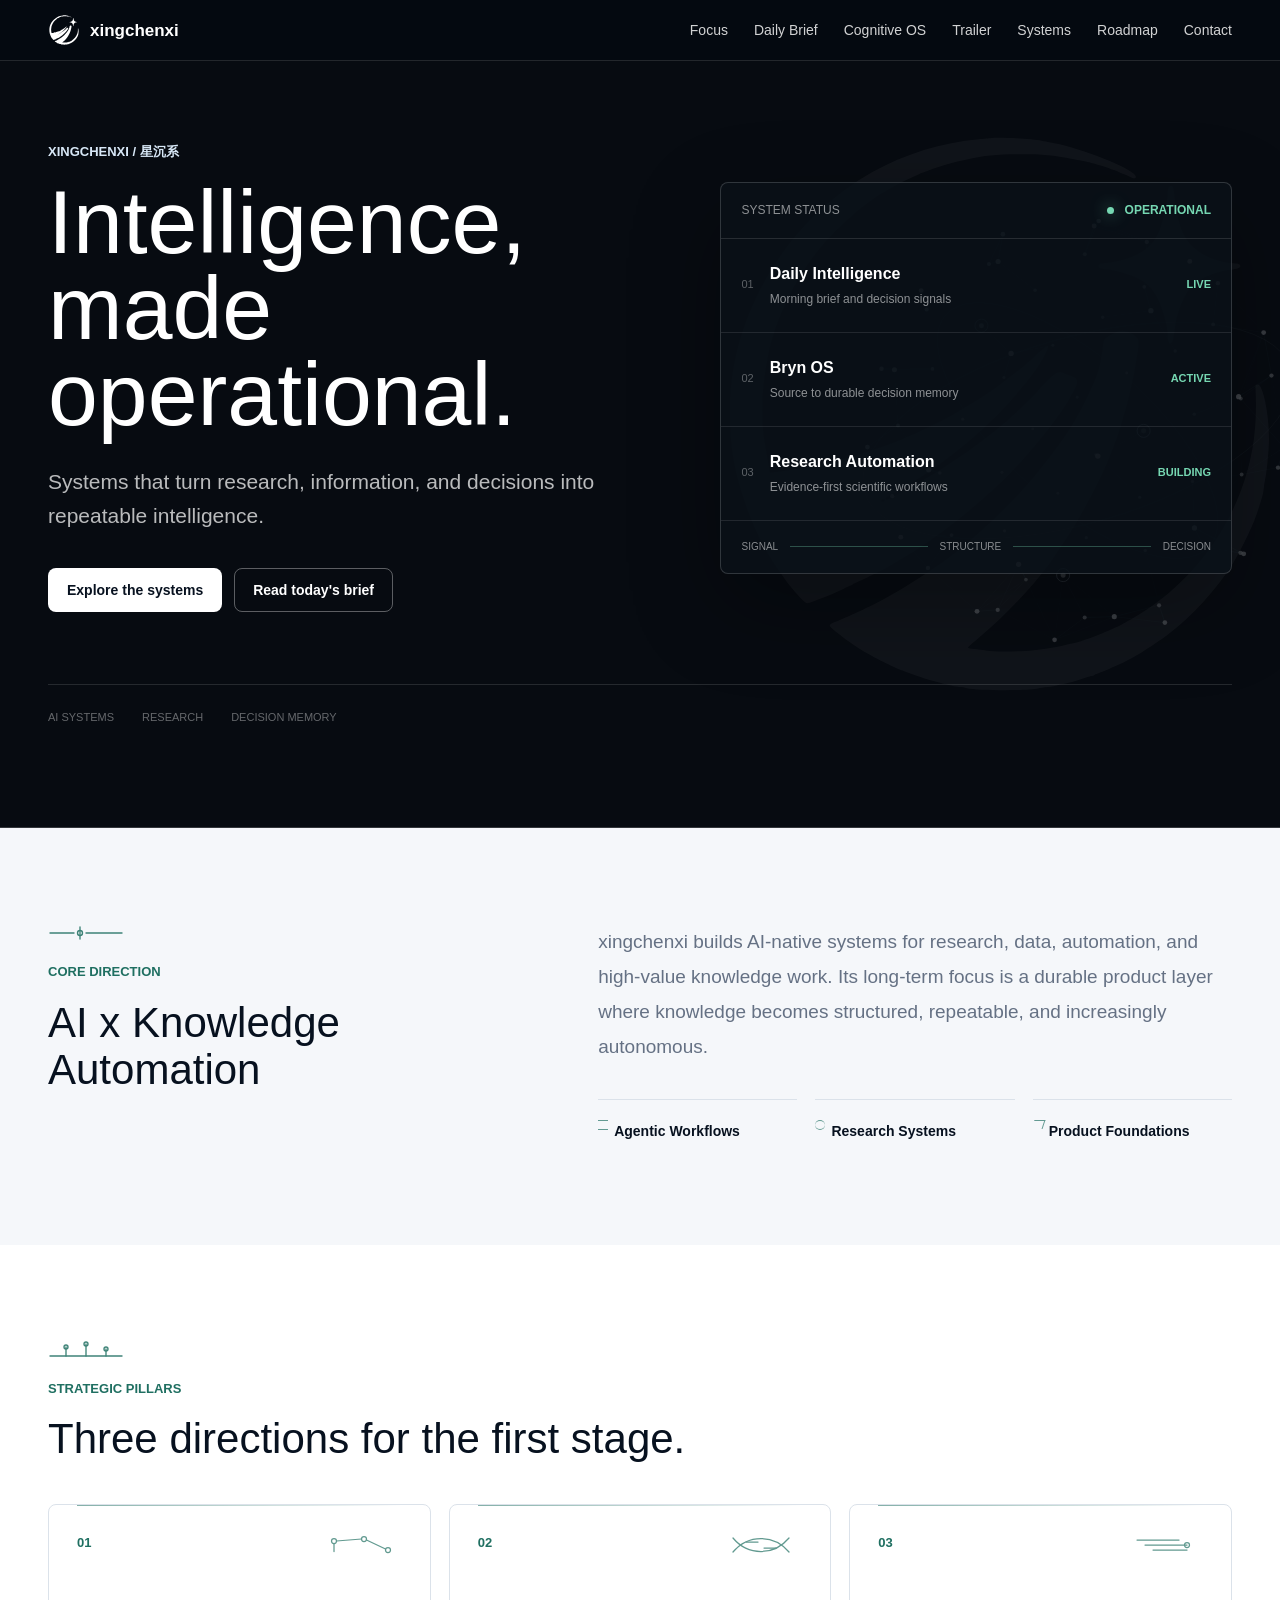
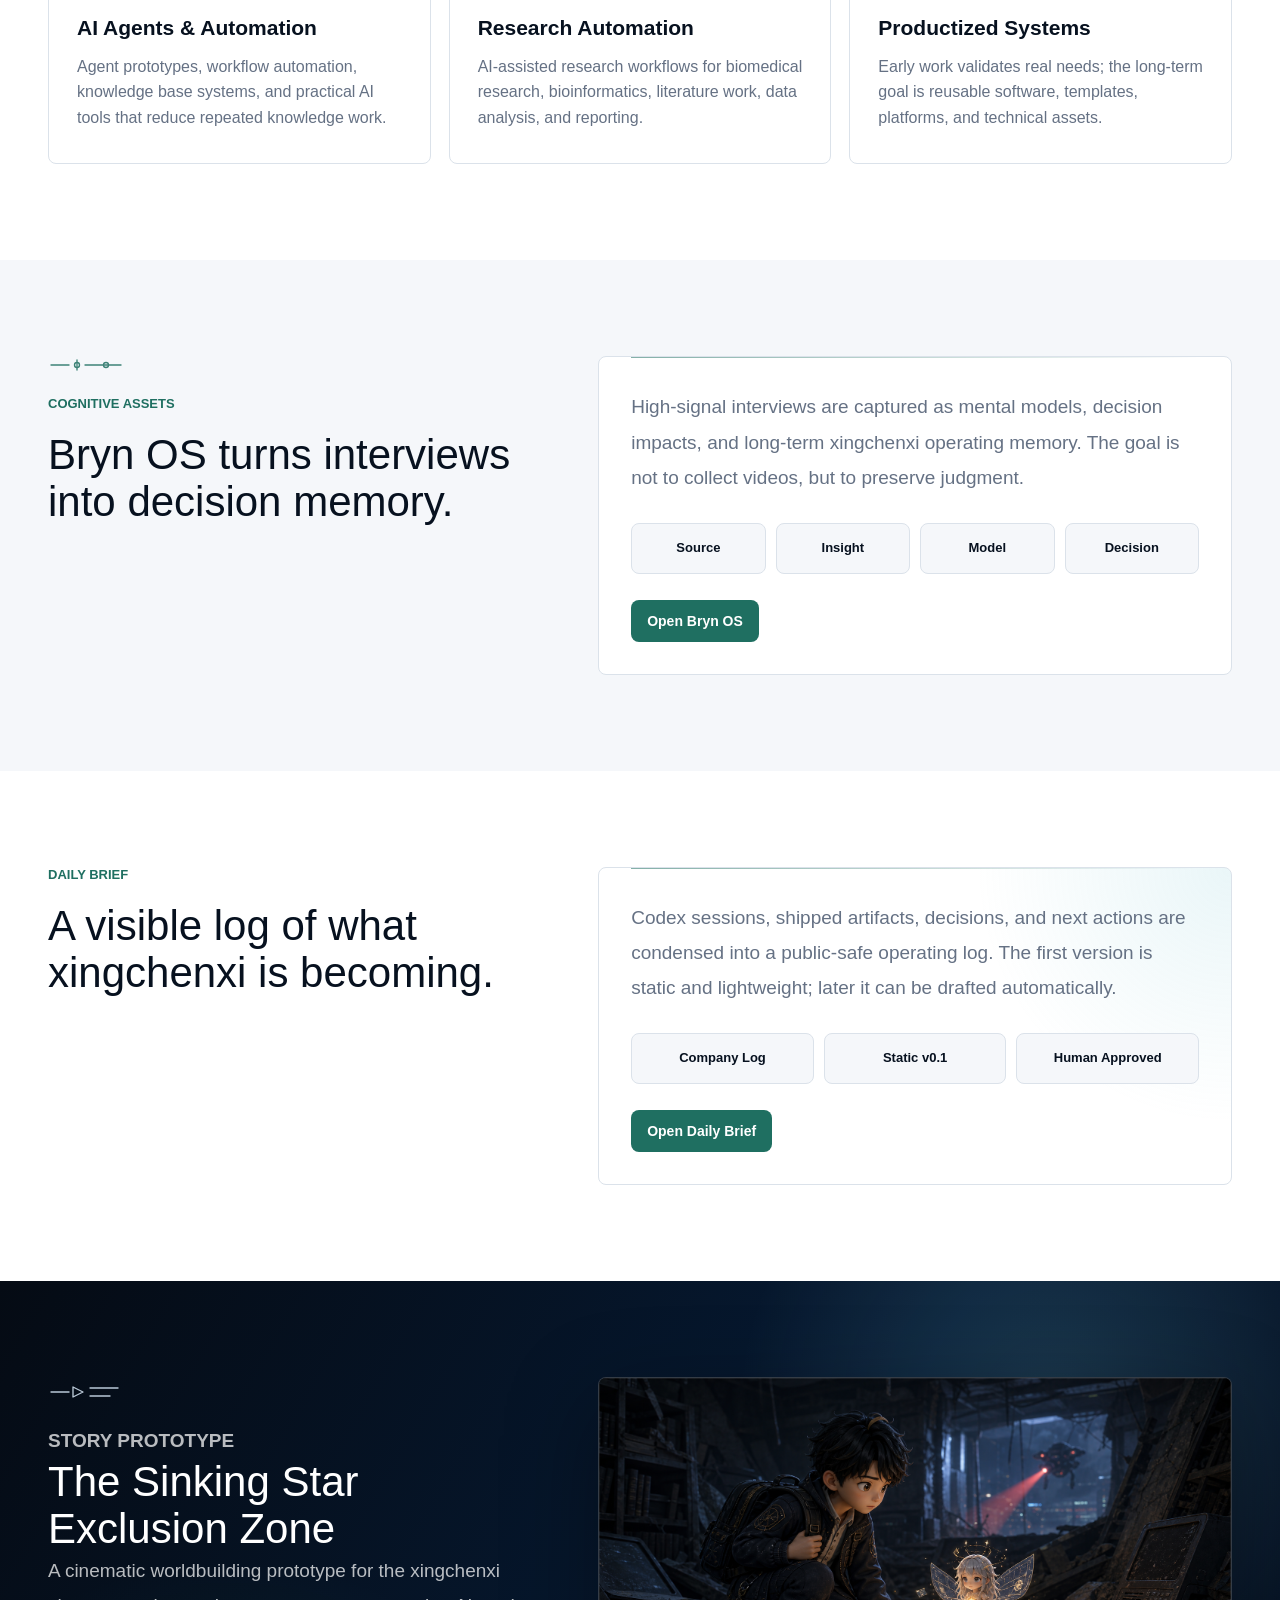
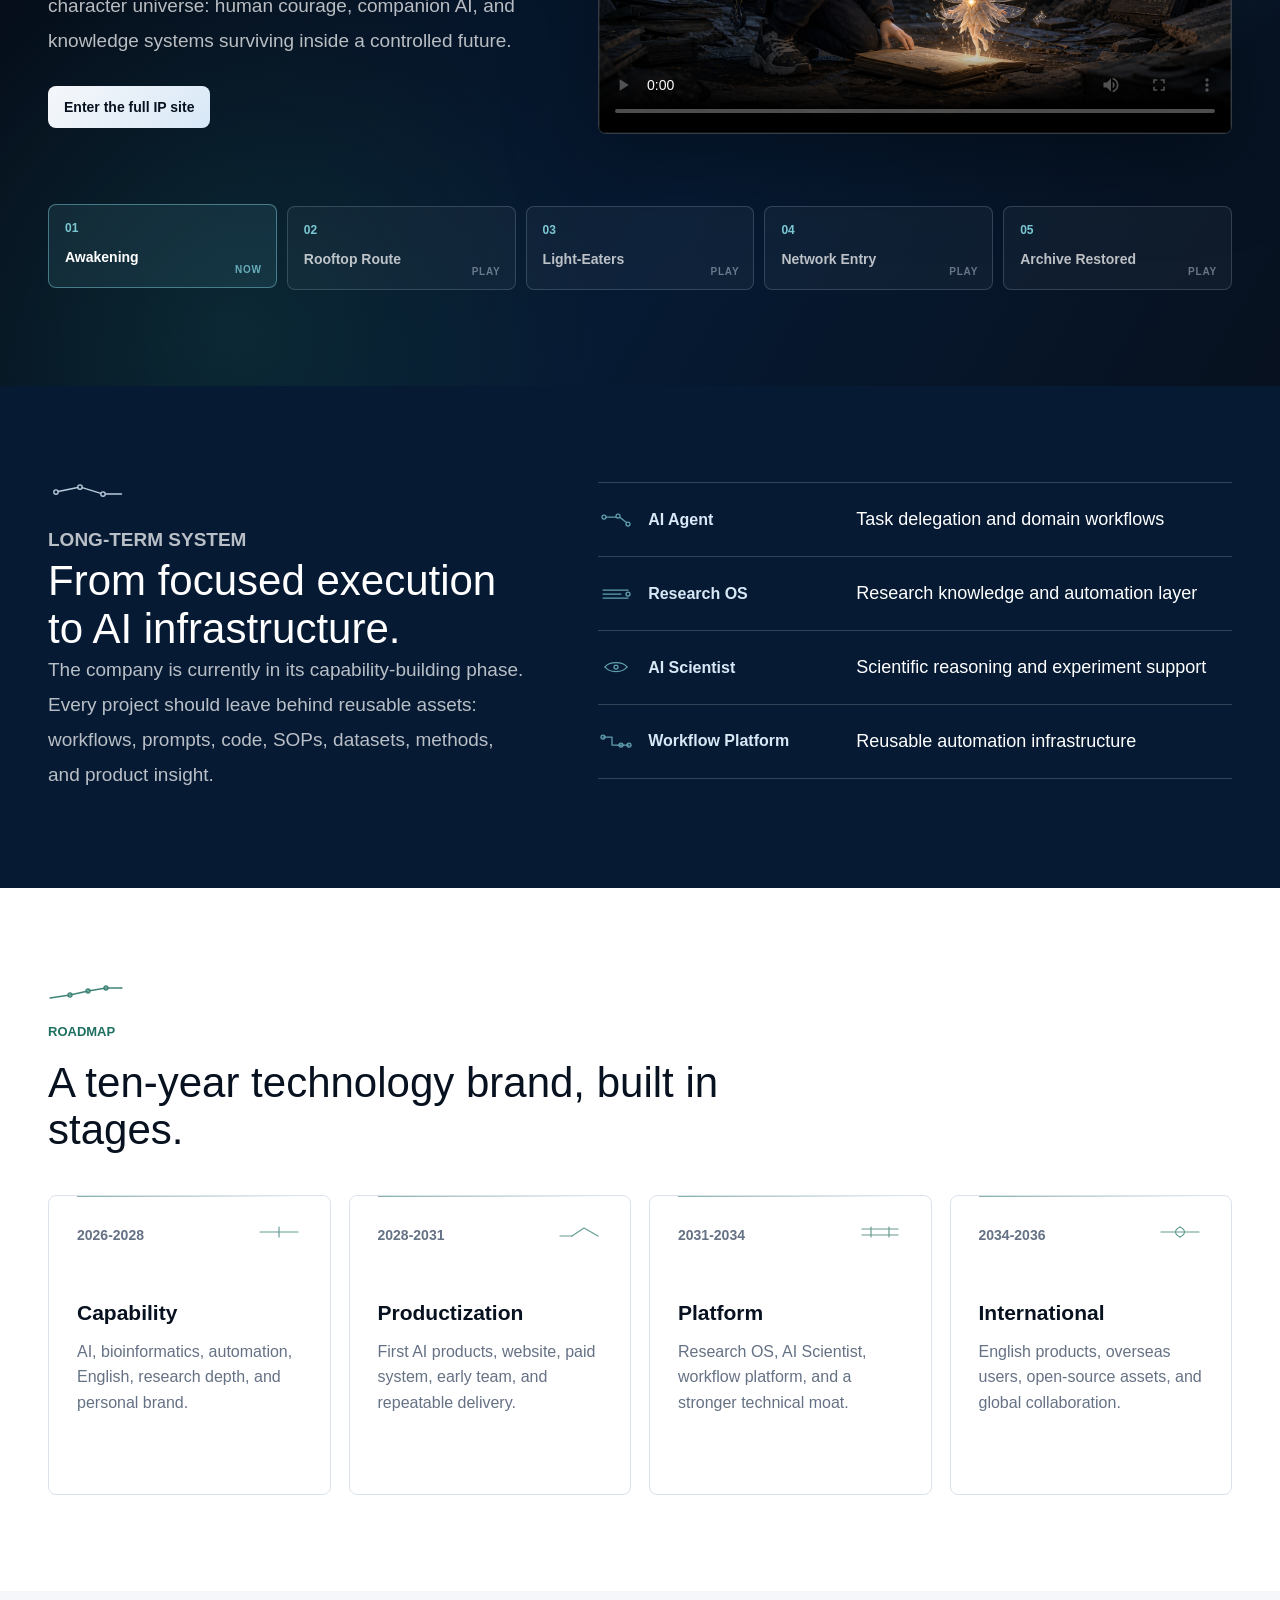
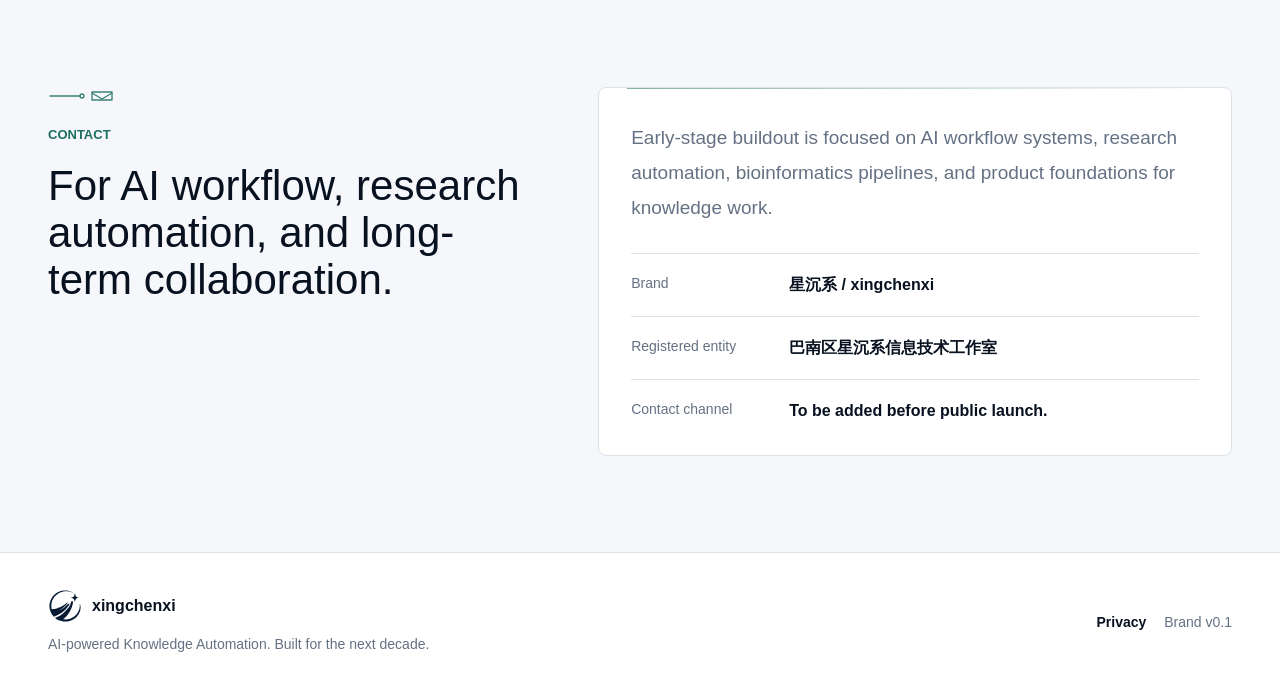
==== commit 64c37187: "Refine brand and morning brief experience" ====
--- a/index.html
+++ b/index.html
@@ -56,22 +56,45 @@
     <main id="top">
       <section class="hero" aria-labelledby="hero-title">
         <canvas class="galaxy-canvas" id="galaxy-canvas" aria-hidden="true"></canvas>
-        <div class="hero-inner">
-          <p class="eyebrow">AI Native Technology Brand</p>
-          <h1 id="hero-title">xingchenxi</h1>
-          <p class="hero-chinese">星沉系</p>
-          <p class="hero-copy">
-            Build the future of AI-powered knowledge automation.
-          </p>
-          <p class="hero-subcopy">
-            We build agents, workflows, and research automation systems for
-            scientists, developers, and high-value knowledge workers.
-          </p>
-          <div class="hero-actions" aria-label="Primary actions">
-            <a class="button button-light" href="#focus">Explore Focus</a>
-            <a class="button button-ghost" href="daily/">Open Daily Brief</a>
-            <a class="button button-ghost" href="cognitive-os/">Open Bryn OS</a>
-            <a class="button button-ghost" href="ip/">Enter IP Universe</a>
+        <div class="hero-inner hero-layout">
+          <div class="hero-message">
+            <p class="eyebrow">xingchenxi / 星沉系</p>
+            <h1 id="hero-title">Intelligence,<br />made operational.</h1>
+            <p class="hero-subcopy">
+              Systems that turn research, information, and decisions into
+              repeatable intelligence.
+            </p>
+            <div class="hero-actions" aria-label="Primary actions">
+              <a class="button button-light" href="#systems">Explore the systems</a>
+              <a class="button button-ghost" href="daily/">Read today's brief</a>
+            </div>
+          </div>
+          <aside class="hero-proof" aria-label="Live xingchenxi systems">
+            <div class="proof-head">
+              <span>System status</span>
+              <strong><i></i> Operational</strong>
+            </div>
+            <a class="proof-row" href="daily/">
+              <span>01</span>
+              <div><strong>Daily Intelligence</strong><small>Morning brief and decision signals</small></div>
+              <b>Live</b>
+            </a>
+            <a class="proof-row" href="cognitive-os/">
+              <span>02</span>
+              <div><strong>Bryn OS</strong><small>Source to durable decision memory</small></div>
+              <b>Active</b>
+            </a>
+            <a class="proof-row" href="#systems">
+              <span>03</span>
+              <div><strong>Research Automation</strong><small>Evidence-first scientific workflows</small></div>
+              <b>Building</b>
+            </a>
+            <div class="proof-flow" aria-label="System flow">
+              <span>Signal</span><i></i><span>Structure</span><i></i><span>Decision</span>
+            </div>
+          </aside>
+          <div class="hero-index" aria-hidden="true">
+            <span>AI systems</span><span>Research</span><span>Decision memory</span>
           </div>
         </div>
       </section>
--- a/styles.css
+++ b/styles.css
@@ -8,7 +8,8 @@
   --blue-soft: #d8e8f7;
   --cyan: #7bc7d4;
   --green: #1f6f61;
-  --max: 1160px;
+  --max: 1200px;
+  --signal: #76d7b2;
 }
 
 * {
@@ -23,7 +24,7 @@
   margin: 0;
   color: var(--ink);
   background: var(--paper);
-  font-family: Avenir Next, Helvetica Neue, Arial, Hiragino Sans GB, PingFang SC, sans-serif;
+  font-family: Inter, Avenir Next, Helvetica Neue, Arial, Hiragino Sans GB, PingFang SC, sans-serif;
   font-size: 16px;
   line-height: 1.6;
 }
@@ -48,9 +49,9 @@
   align-items: center;
   justify-content: space-between;
   gap: 28px;
-  padding: 18px 48px;
+  padding: 14px 48px;
   color: var(--paper);
-  background: rgba(4, 13, 25, 0.82);
+  background: rgba(5, 10, 17, 0.88);
   border-bottom: 1px solid rgba(255, 255, 255, 0.12);
   backdrop-filter: blur(18px);
 }
@@ -97,11 +98,10 @@
   isolation: isolate;
   display: flex;
   align-items: center;
-  min-height: 86vh;
+  min-height: min(900px, 92vh);
   overflow: hidden;
   color: var(--paper);
-  background:
-    linear-gradient(110deg, #07111f 0%, #061a33 54%, #0b1a25 100%);
+  background: #070b11;
   padding: 128px 48px 86px;
 }
 
@@ -134,10 +134,11 @@
   right: 0;
   bottom: 0;
   z-index: 1;
-  width: 58%;
+  width: 48%;
   min-width: 580px;
   height: 100%;
   pointer-events: none;
+  opacity: 0.28;
 }
 
 .hero-inner {
@@ -145,6 +146,104 @@
   z-index: 2;
   width: min(100%, var(--max));
   margin: 0 auto;
+}
+
+.hero-layout {
+  display: grid;
+  grid-template-columns: minmax(0, 1.08fr) minmax(420px, 0.92fr);
+  gap: 72px;
+  align-items: center;
+}
+
+.hero-message h1 {
+  max-width: 760px;
+  margin-bottom: 28px;
+  font-size: clamp(58px, 7vw, 104px);
+  line-height: 0.96;
+  letter-spacing: 0;
+}
+
+.hero-message .hero-subcopy {
+  max-width: 600px;
+  font-size: 21px;
+}
+
+.hero-proof {
+  position: relative;
+  overflow: hidden;
+  border: 1px solid rgba(255, 255, 255, 0.16);
+  border-radius: 8px;
+  background: rgba(10, 17, 25, 0.84);
+  box-shadow: 0 32px 90px rgba(0, 0, 0, 0.32);
+}
+
+.proof-head,
+.proof-row,
+.proof-flow {
+  display: flex;
+  align-items: center;
+}
+
+.proof-head {
+  justify-content: space-between;
+  padding: 18px 20px;
+  color: rgba(255, 255, 255, 0.54);
+  border-bottom: 1px solid rgba(255, 255, 255, 0.12);
+  font-size: 12px;
+  text-transform: uppercase;
+}
+
+.proof-head strong {
+  color: var(--signal);
+  font-weight: 700;
+}
+
+.proof-head i,
+.today-panel-head i {
+  display: inline-block;
+  width: 7px;
+  height: 7px;
+  margin-right: 7px;
+  border-radius: 50%;
+  background: var(--signal);
+  box-shadow: 0 0 16px rgba(118, 215, 178, 0.72);
+}
+
+.proof-row {
+  gap: 16px;
+  min-height: 94px;
+  padding: 18px 20px;
+  border-bottom: 1px solid rgba(255, 255, 255, 0.1);
+  transition: background 180ms ease;
+}
+
+.proof-row:hover { background: rgba(255, 255, 255, 0.045); }
+.proof-row > span { color: rgba(255, 255, 255, 0.34); font-size: 11px; }
+.proof-row div { display: grid; flex: 1; gap: 3px; }
+.proof-row strong { color: #fff; font-size: 16px; }
+.proof-row small { color: rgba(255, 255, 255, 0.54); font-size: 12px; }
+.proof-row b { color: var(--signal); font-size: 11px; font-weight: 700; text-transform: uppercase; }
+
+.proof-flow {
+  justify-content: space-between;
+  gap: 12px;
+  padding: 18px 20px;
+  color: rgba(255, 255, 255, 0.52);
+  font-size: 10px;
+  text-transform: uppercase;
+}
+
+.proof-flow i { flex: 1; height: 1px; background: rgba(118, 215, 178, 0.32); }
+
+.hero-index {
+  grid-column: 1 / -1;
+  display: flex;
+  gap: 28px;
+  padding-top: 24px;
+  color: rgba(255, 255, 255, 0.38);
+  border-top: 1px solid rgba(255, 255, 255, 0.12);
+  font-size: 11px;
+  text-transform: uppercase;
 }
 
 .eyebrow,
@@ -909,6 +1008,9 @@
     padding: 118px 24px 72px;
   }
 
+  .hero-layout { grid-template-columns: 1fr; gap: 42px; }
+  .hero-proof { max-width: 620px; }
+
   .hero::before {
     background-position: right -120px bottom 8%;
     background-size: 520px;
@@ -977,7 +1079,8 @@
   }
 
   .hero {
-    min-height: 80vh;
+    min-height: auto;
+    padding-bottom: 52px;
   }
 
   .hero::before {
@@ -992,6 +1095,12 @@
   h1 {
     font-size: 44px;
   }
+
+  .hero-message h1 { font-size: 48px; }
+  .hero-message .hero-subcopy { font-size: 17px; }
+  .proof-row { min-height: 82px; padding: 14px; }
+  .proof-row small { max-width: 210px; }
+  .hero-index { flex-wrap: wrap; gap: 10px 20px; }
 
   .hero-chinese {
     margin-bottom: 34px;
@@ -1073,4 +1182,15 @@
   .not-found h1 {
     font-size: 42px;
   }
-}
+
+  body { overflow-x: hidden; }
+  .hero-layout,
+  .hero-message,
+  .hero-proof,
+  .proof-row,
+  .proof-row div { min-width: 0; }
+  .hero-proof { width: 100%; }
+  .hero-message h1 { font-size: 40px; overflow-wrap: anywhere; }
+  .hero-actions .button { flex: 1 1 150px; padding-inline: 12px; }
+  .proof-row b { flex: 0 0 auto; }
+}
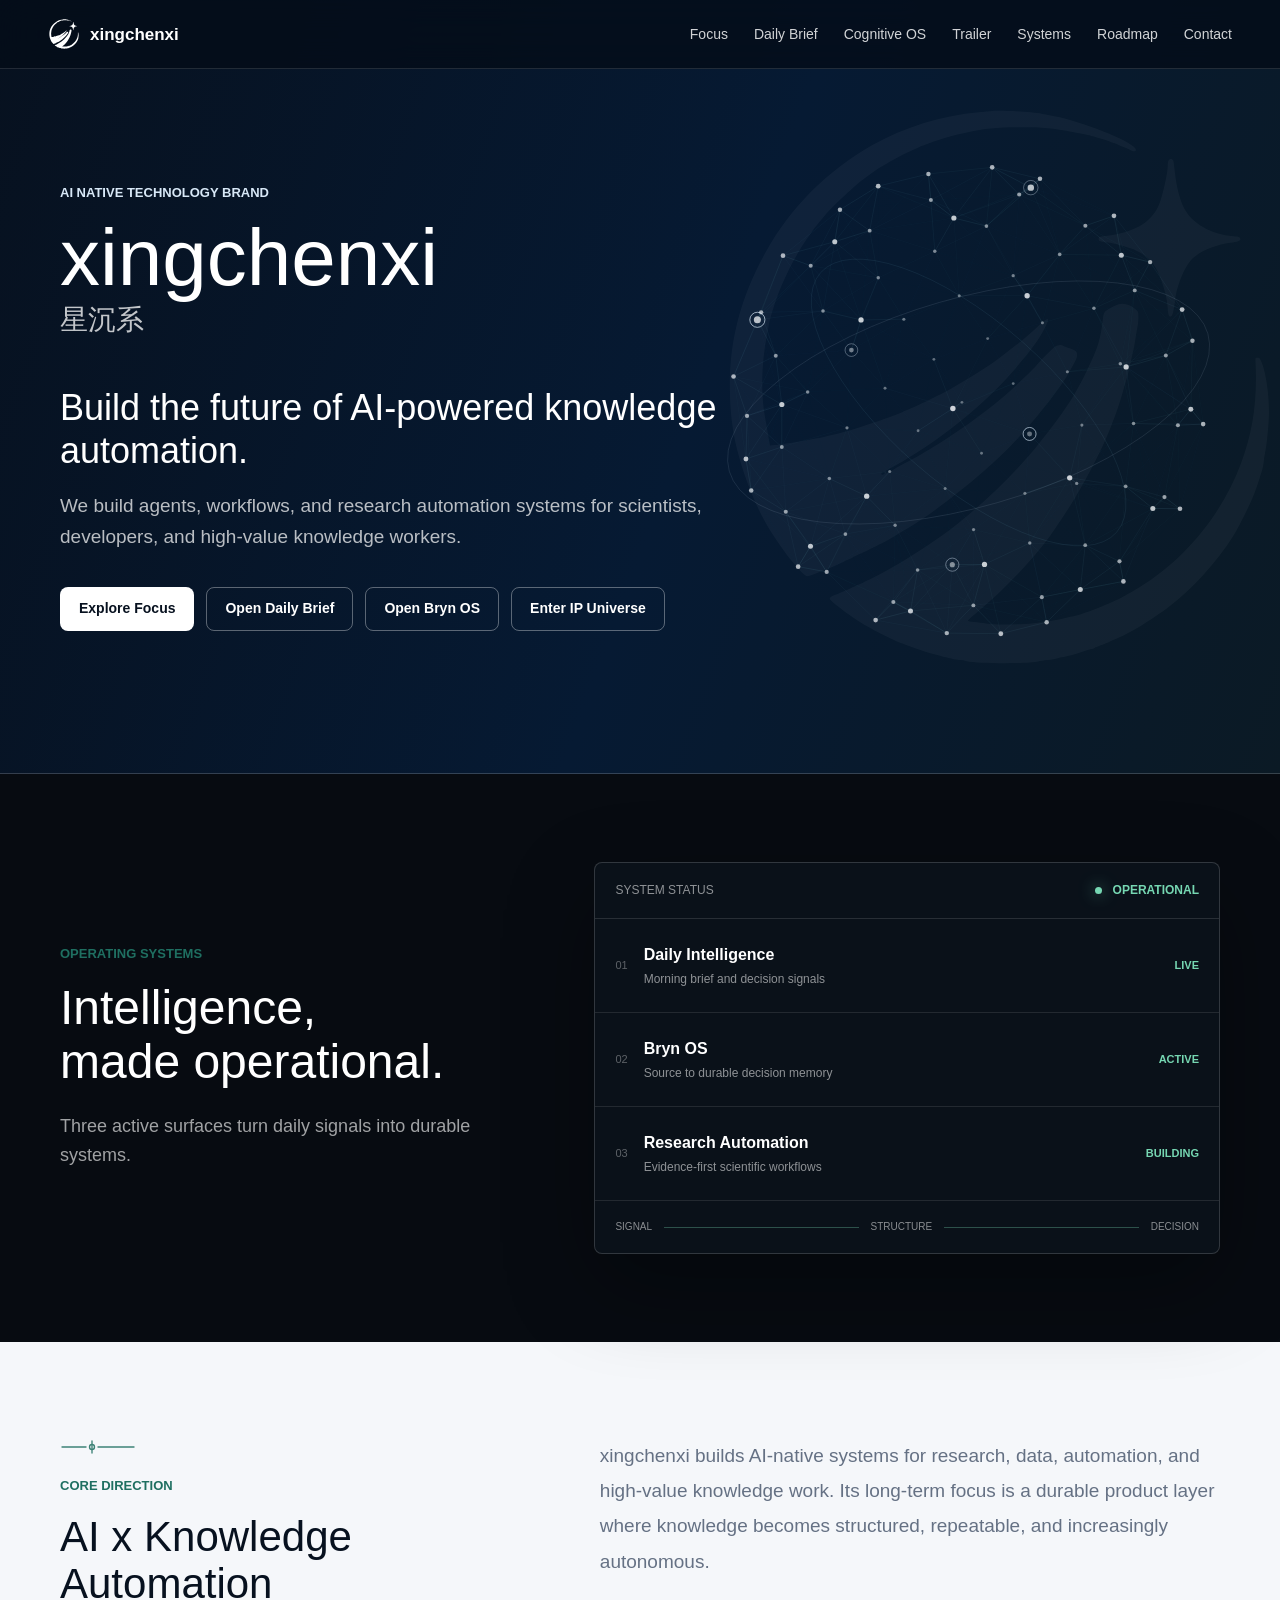
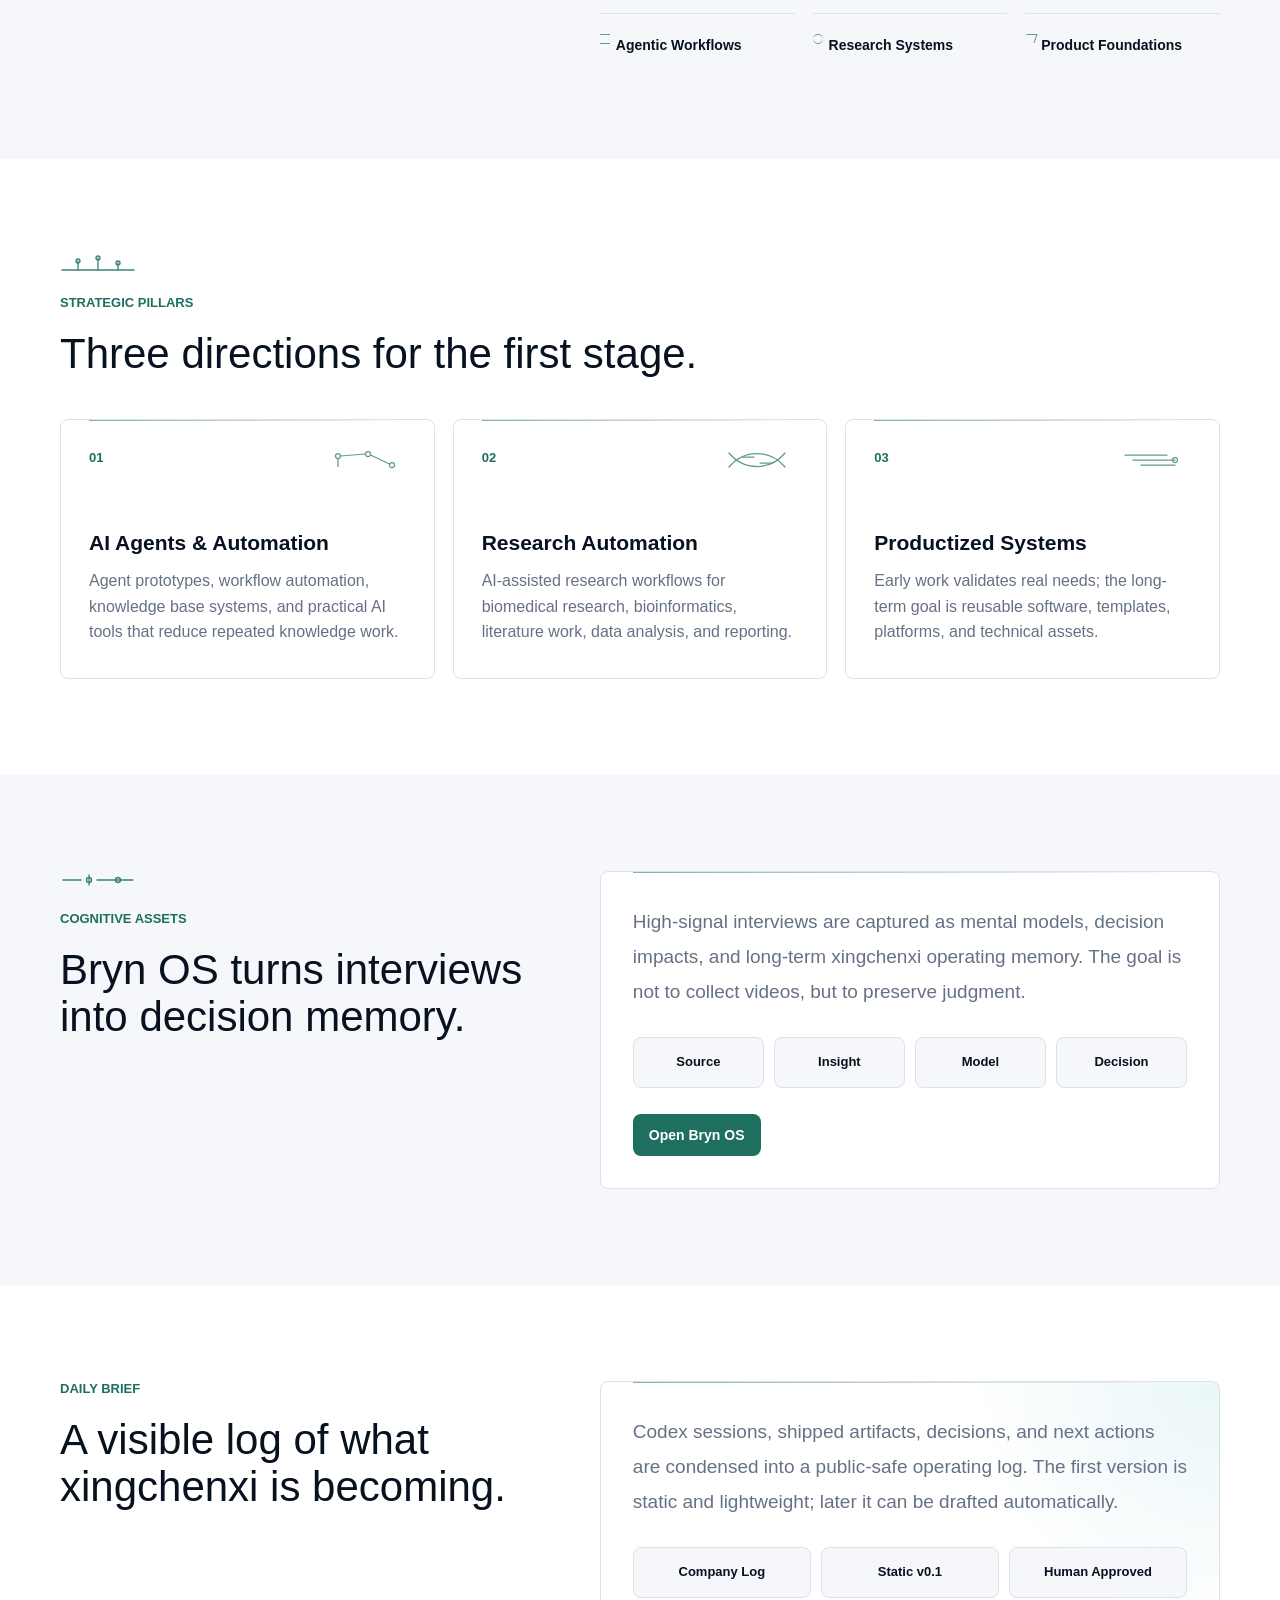
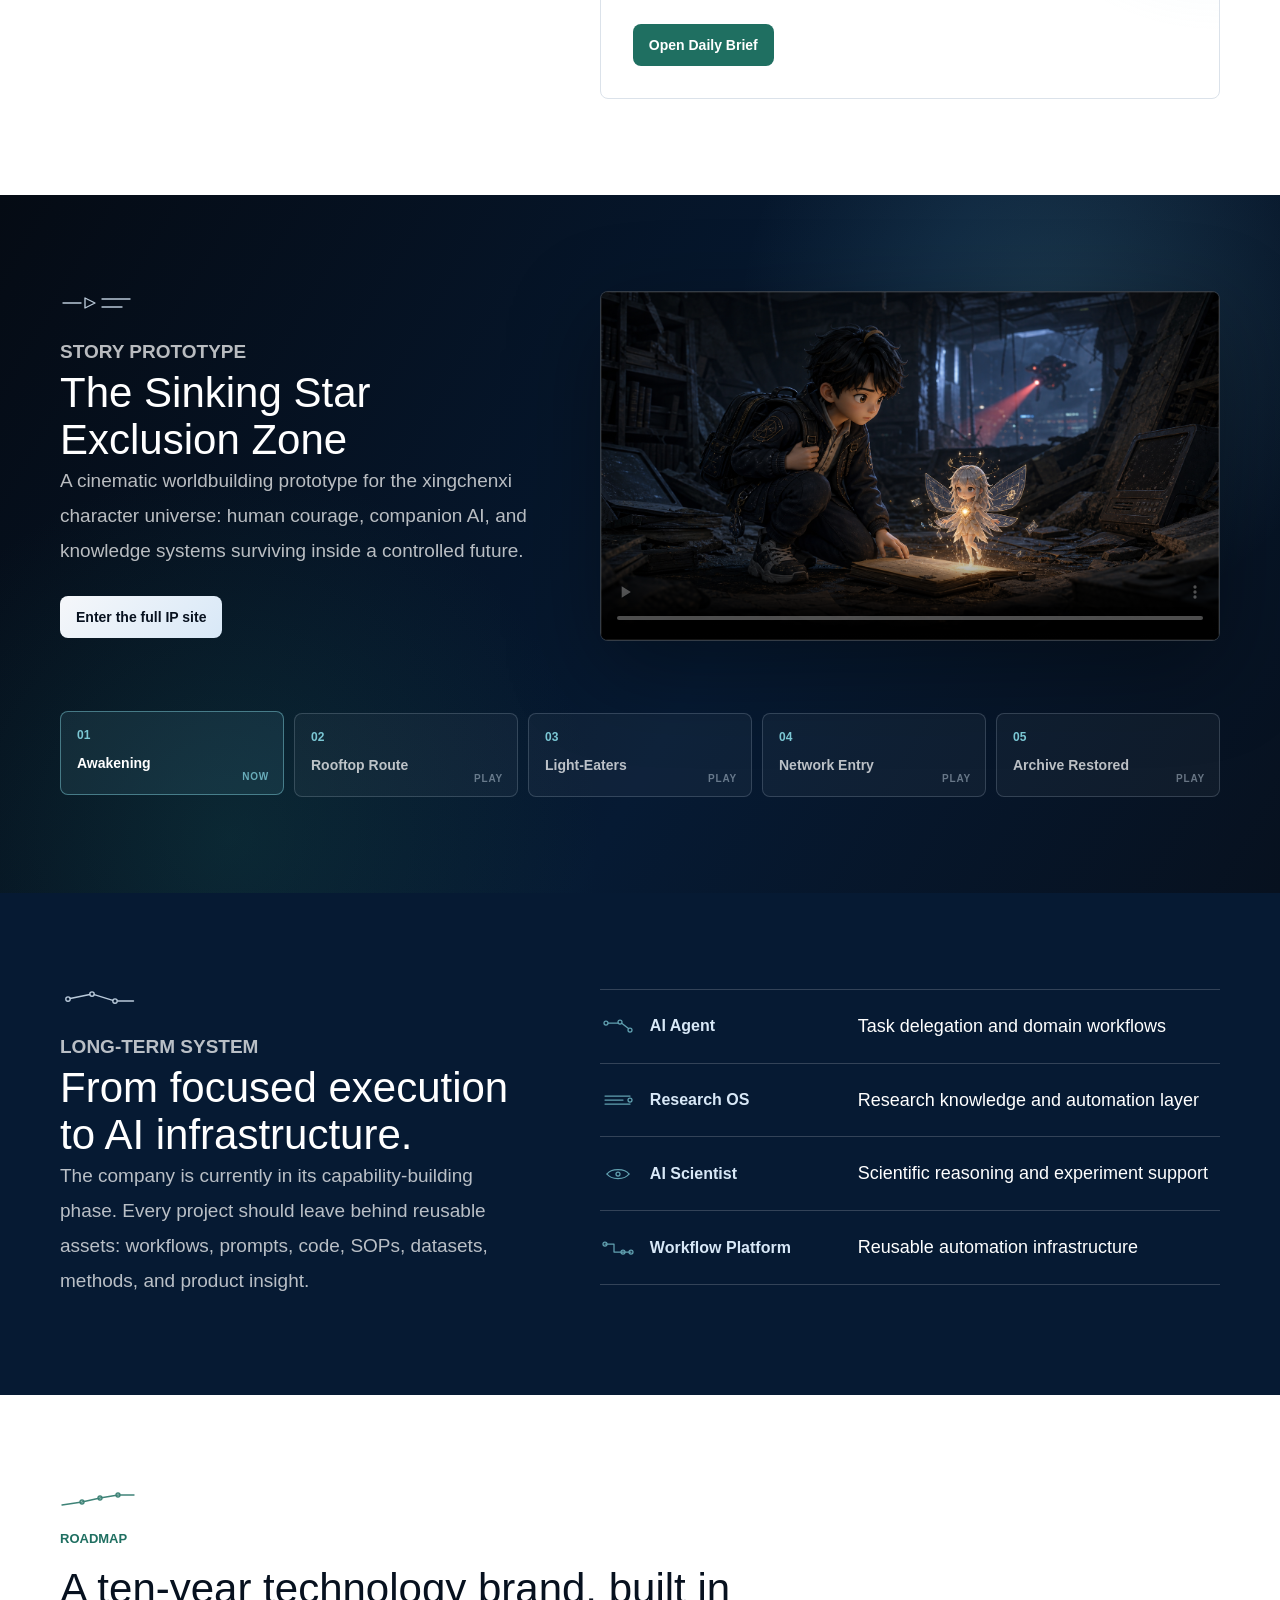
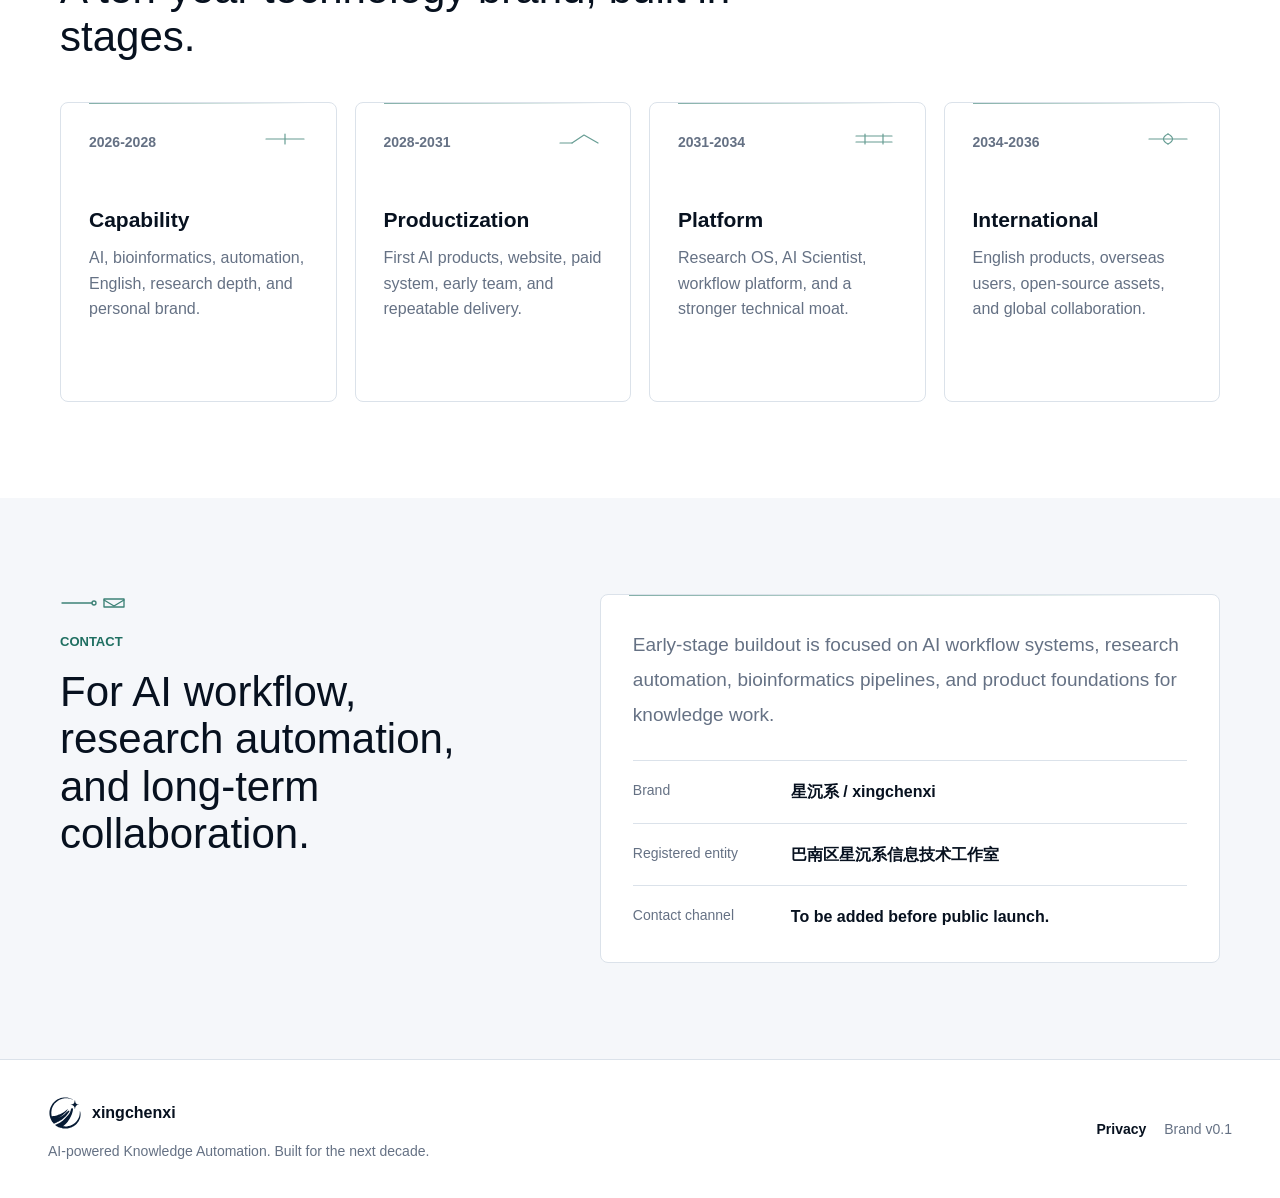
==== commit f61e00c6: "Restore original galaxy hero layout" ====
--- a/index.html
+++ b/index.html
@@ -56,20 +56,32 @@
     <main id="top">
       <section class="hero" aria-labelledby="hero-title">
         <canvas class="galaxy-canvas" id="galaxy-canvas" aria-hidden="true"></canvas>
-        <div class="hero-inner hero-layout">
-          <div class="hero-message">
-            <p class="eyebrow">xingchenxi / 星沉系</p>
-            <h1 id="hero-title">Intelligence,<br />made operational.</h1>
-            <p class="hero-subcopy">
-              Systems that turn research, information, and decisions into
-              repeatable intelligence.
-            </p>
-            <div class="hero-actions" aria-label="Primary actions">
-              <a class="button button-light" href="#systems">Explore the systems</a>
-              <a class="button button-ghost" href="daily/">Read today's brief</a>
-            </div>
-          </div>
-          <aside class="hero-proof" aria-label="Live xingchenxi systems">
+        <div class="hero-inner">
+          <p class="eyebrow">AI Native Technology Brand</p>
+          <h1 id="hero-title">xingchenxi</h1>
+          <p class="hero-chinese">星沉系</p>
+          <p class="hero-copy">Build the future of AI-powered knowledge automation.</p>
+          <p class="hero-subcopy">
+            We build agents, workflows, and research automation systems for
+            scientists, developers, and high-value knowledge workers.
+          </p>
+          <div class="hero-actions" aria-label="Primary actions">
+            <a class="button button-light" href="#focus">Explore Focus</a>
+            <a class="button button-ghost" href="daily/">Open Daily Brief</a>
+            <a class="button button-ghost" href="cognitive-os/">Open Bryn OS</a>
+            <a class="button button-ghost" href="ip/">Enter IP Universe</a>
+          </div>
+        </div>
+      </section>
+
+      <section class="system-status-section" aria-label="Live xingchenxi systems">
+        <div class="system-status-inner">
+          <div class="system-status-copy">
+            <p class="section-kicker">Operating Systems</p>
+            <h2>Intelligence,<br />made operational.</h2>
+            <p>Three active surfaces turn daily signals into durable systems.</p>
+          </div>
+          <aside class="hero-proof">
             <div class="proof-head">
               <span>System status</span>
               <strong><i></i> Operational</strong>
@@ -93,9 +105,6 @@
               <span>Signal</span><i></i><span>Structure</span><i></i><span>Decision</span>
             </div>
           </aside>
-          <div class="hero-index" aria-hidden="true">
-            <span>AI systems</span><span>Research</span><span>Decision memory</span>
-          </div>
         </div>
       </section>
 
--- a/styles.css
+++ b/styles.css
@@ -8,7 +8,7 @@
   --blue-soft: #d8e8f7;
   --cyan: #7bc7d4;
   --green: #1f6f61;
-  --max: 1200px;
+  --max: 1160px;
   --signal: #76d7b2;
 }
 
@@ -24,7 +24,7 @@
   margin: 0;
   color: var(--ink);
   background: var(--paper);
-  font-family: Inter, Avenir Next, Helvetica Neue, Arial, Hiragino Sans GB, PingFang SC, sans-serif;
+  font-family: Avenir Next, Helvetica Neue, Arial, Hiragino Sans GB, PingFang SC, sans-serif;
   font-size: 16px;
   line-height: 1.6;
 }
@@ -49,9 +49,9 @@
   align-items: center;
   justify-content: space-between;
   gap: 28px;
-  padding: 14px 48px;
-  color: var(--paper);
-  background: rgba(5, 10, 17, 0.88);
+  padding: 18px 48px;
+  color: var(--paper);
+  background: rgba(4, 13, 25, 0.82);
   border-bottom: 1px solid rgba(255, 255, 255, 0.12);
   backdrop-filter: blur(18px);
 }
@@ -98,10 +98,10 @@
   isolation: isolate;
   display: flex;
   align-items: center;
-  min-height: min(900px, 92vh);
+  min-height: 86vh;
   overflow: hidden;
   color: var(--paper);
-  background: #070b11;
+  background: linear-gradient(110deg, #07111f 0%, #061a33 54%, #0b1a25 100%);
   padding: 128px 48px 86px;
 }
 
@@ -134,11 +134,10 @@
   right: 0;
   bottom: 0;
   z-index: 1;
-  width: 48%;
+  width: 58%;
   min-width: 580px;
   height: 100%;
   pointer-events: none;
-  opacity: 0.28;
 }
 
 .hero-inner {
@@ -148,32 +147,12 @@
   margin: 0 auto;
 }
 
-.hero-layout {
-  display: grid;
-  grid-template-columns: minmax(0, 1.08fr) minmax(420px, 0.92fr);
-  gap: 72px;
-  align-items: center;
-}
-
-.hero-message h1 {
-  max-width: 760px;
-  margin-bottom: 28px;
-  font-size: clamp(58px, 7vw, 104px);
-  line-height: 0.96;
-  letter-spacing: 0;
-}
-
-.hero-message .hero-subcopy {
-  max-width: 600px;
-  font-size: 21px;
-}
-
 .hero-proof {
   position: relative;
   overflow: hidden;
   border: 1px solid rgba(255, 255, 255, 0.16);
   border-radius: 8px;
-  background: rgba(10, 17, 25, 0.84);
+  background: #0a1119;
   box-shadow: 0 32px 90px rgba(0, 0, 0, 0.32);
 }
 
@@ -235,15 +214,32 @@
 
 .proof-flow i { flex: 1; height: 1px; background: rgba(118, 215, 178, 0.32); }
 
-.hero-index {
-  grid-column: 1 / -1;
-  display: flex;
-  gap: 28px;
-  padding-top: 24px;
-  color: rgba(255, 255, 255, 0.38);
-  border-top: 1px solid rgba(255, 255, 255, 0.12);
-  font-size: 11px;
-  text-transform: uppercase;
+.system-status-section {
+  padding: 88px 48px;
+  color: var(--paper);
+  background: #070b11;
+}
+
+.system-status-inner {
+  display: grid;
+  grid-template-columns: minmax(0, 0.72fr) minmax(460px, 1fr);
+  gap: 84px;
+  align-items: center;
+  width: min(100%, var(--max));
+  margin: 0 auto;
+}
+
+.system-status-copy h2 {
+  margin-bottom: 24px;
+  color: var(--paper);
+  font-size: 48px;
+}
+
+.system-status-copy > p:last-child {
+  max-width: 430px;
+  margin-bottom: 0;
+  color: rgba(255, 255, 255, 0.62);
+  font-size: 18px;
 }
 
 .eyebrow,
@@ -1008,8 +1004,8 @@
     padding: 118px 24px 72px;
   }
 
-  .hero-layout { grid-template-columns: 1fr; gap: 42px; }
-  .hero-proof { max-width: 620px; }
+  .system-status-inner { grid-template-columns: 1fr; gap: 36px; }
+  .hero-proof { max-width: 680px; }
 
   .hero::before {
     background-position: right -120px bottom 8%;
@@ -1079,8 +1075,7 @@
   }
 
   .hero {
-    min-height: auto;
-    padding-bottom: 52px;
+    min-height: 80vh;
   }
 
   .hero::before {
@@ -1096,11 +1091,8 @@
     font-size: 44px;
   }
 
-  .hero-message h1 { font-size: 48px; }
-  .hero-message .hero-subcopy { font-size: 17px; }
   .proof-row { min-height: 82px; padding: 14px; }
   .proof-row small { max-width: 210px; }
-  .hero-index { flex-wrap: wrap; gap: 10px 20px; }
 
   .hero-chinese {
     margin-bottom: 34px;
@@ -1184,13 +1176,11 @@
   }
 
   body { overflow-x: hidden; }
-  .hero-layout,
-  .hero-message,
   .hero-proof,
   .proof-row,
   .proof-row div { min-width: 0; }
   .hero-proof { width: 100%; }
-  .hero-message h1 { font-size: 40px; overflow-wrap: anywhere; }
-  .hero-actions .button { flex: 1 1 150px; padding-inline: 12px; }
   .proof-row b { flex: 0 0 auto; }
-}
+  .system-status-section { padding: 64px 24px; }
+  .system-status-copy h2 { font-size: 36px; }
+}
